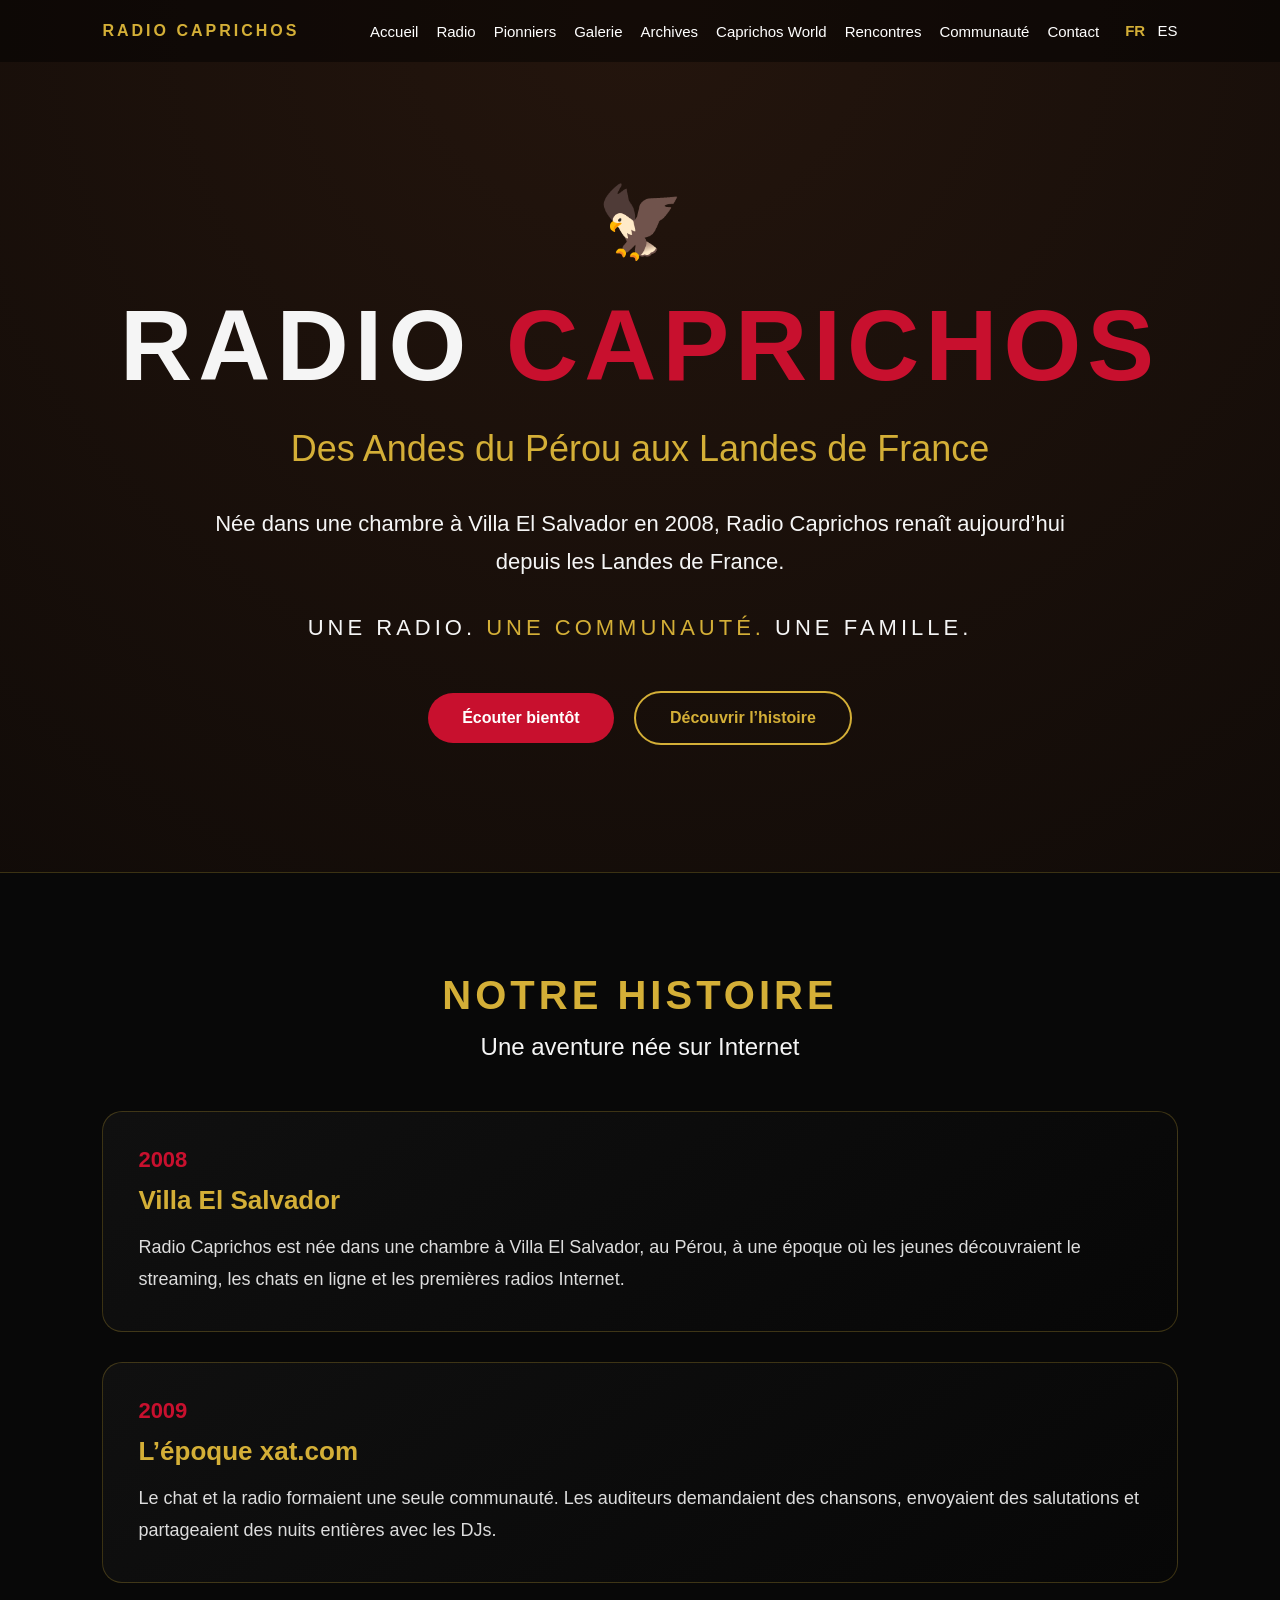
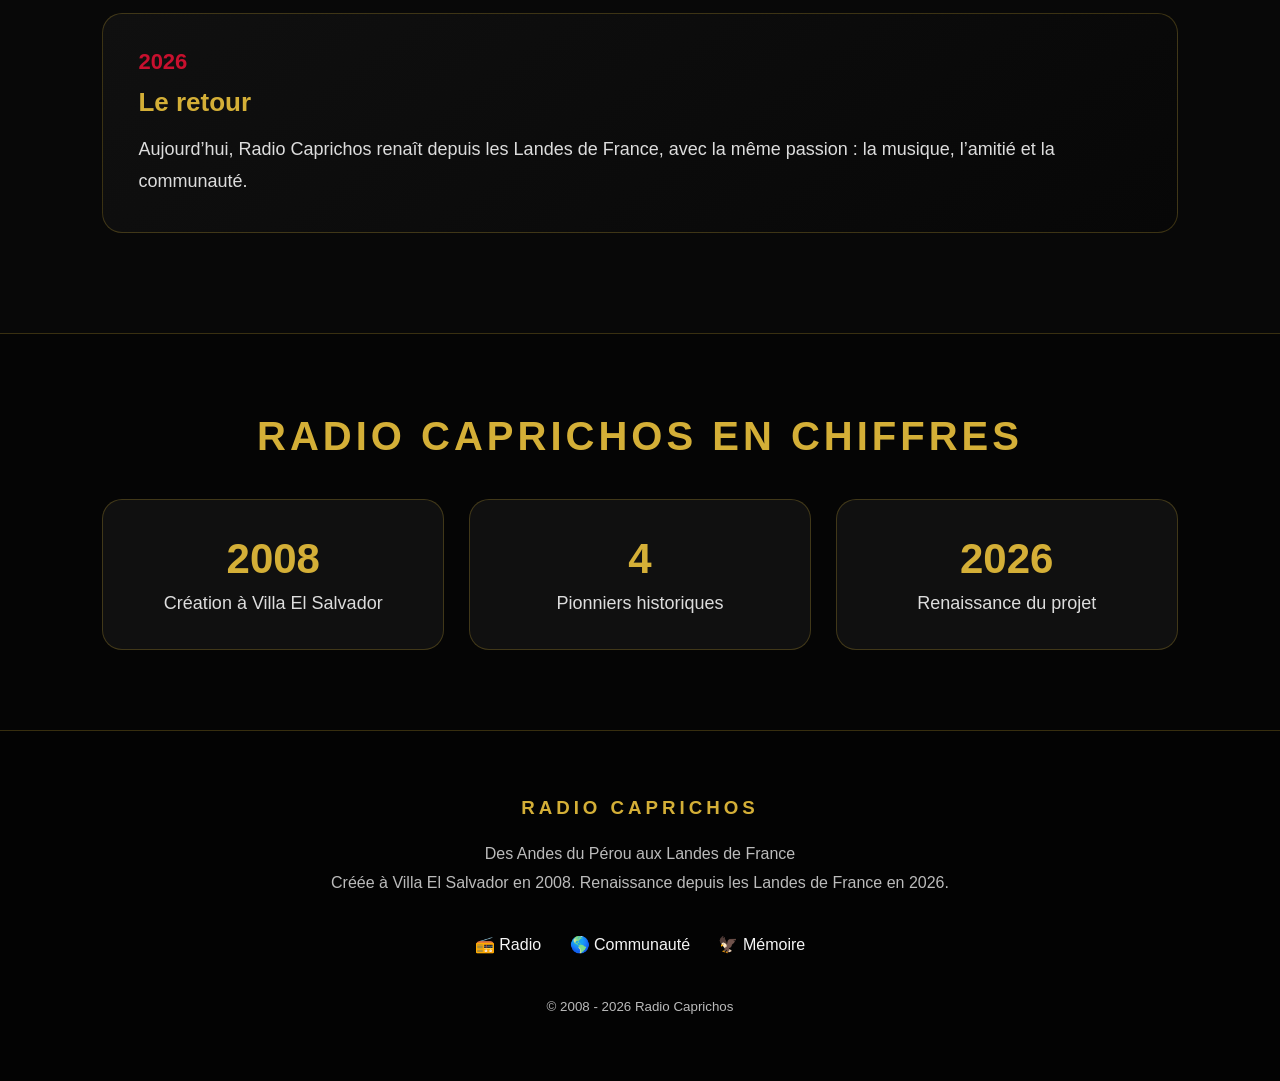
==== index.html @ 6ef647a1 "Update index.html" ====
<!DOCTYPE html>
<html lang="fr">
<head>
  <meta charset="UTF-8">
  <meta name="viewport" content="width=device-width, initial-scale=1.0">
  <title>Radio Caprichos</title>
  <link rel="stylesheet" href="style.css">
</head>

<body>

<header>
  <div class="brand">RADIO CAPRICHOS</div>

  <nav>
    <a href="index.html" data-i18n="navHome">Accueil</a>
    <a href="radio.html" data-i18n="navRadio">Radio</a>
    <a href="pionniers.html" data-i18n="navPioneers">Pionniers</a>
    <a href="galerie.html" data-i18n="navGallery">Galerie</a>
    <a href="archives.html" data-i18n="navArchives">Archives</a>
    <a href="caprichos-world.html">Caprichos World</a>
    <a href="rencontres.html" data-i18n="navMeetings">Rencontres</a>
    <a href="communaute.html" data-i18n="navCommunity">Communauté</a>
    <a href="contact.html" data-i18n="navContact">Contact</a>

    <span class="lang">
      <button onclick="setLang('fr')" id="btn-fr" class="active">FR</button>
      <button onclick="setLang('es')" id="btn-es">ES</button>
    </span>
  </nav>
</header>

<section class="hero">
  <div>
    <div class="condor">🦅</div>

    <h1>RADIO <span>CAPRICHOS</span></h1>

    <div class="slogan" data-i18n="slogan">
      Des Andes du Pérou aux Landes de France
    </div>

    <p class="text" data-i18n="intro">
      Née dans une chambre à Villa El Salvador en 2008,
      Radio Caprichos renaît aujourd’hui depuis les Landes de France.
    </p>

    <div class="identity" data-i18n-html="identity">
      UNE RADIO. <span>UNE COMMUNAUTÉ.</span> UNE FAMILLE.
    </div>

    <div class="buttons">
      <a href="radio.html" class="btn btn-primary" data-i18n="btnRadio">Écouter bientôt</a>
      <a href="pionniers.html" class="btn btn-secondary" data-i18n="btnHistory">Découvrir l’histoire</a>
    </div>
  </div>
</section>

<section class="dark-section">
  <h2 class="section-title" data-i18n="historyTitle">NOTRE HISTOIRE</h2>

  <div class="section-subtitle" data-i18n="historySubtitle">
    Une aventure née sur Internet
  </div>

  <div class="timeline">

    <div class="card">
      <div class="year">2008</div>
      <h3 data-i18n="card1Title">Villa El Salvador</h3>
      <p data-i18n="card1Text">
        Radio Caprichos est née dans une chambre à Villa El Salvador,
        au Pérou, à une époque où les jeunes découvraient le streaming,
        les chats en ligne et les premières radios Internet.
      </p>
    </div>

    <div class="card">
      <div class="year">2009</div>
      <h3 data-i18n="card2Title">L’époque xat.com</h3>
      <p data-i18n="card2Text">
        Le chat et la radio formaient une seule communauté.
        Les auditeurs demandaient des chansons, envoyaient des salutations
        et partageaient des nuits entières avec les DJs.
      </p>
    </div>

    <div class="card">
      <div class="year">2026</div>
      <h3 data-i18n="card3Title">Le retour</h3>
      <p data-i18n="card3Text">
        Aujourd’hui, Radio Caprichos renaît depuis les Landes de France,
        avec la même passion : la musique, l’amitié et la communauté.
      </p>
    </div>

  </div>
</section>

<section class="stats-section">
  <h2 class="section-title" data-i18n="statsTitle">RADIO CAPRICHOS EN CHIFFRES</h2>

  <div class="stats-grid">

    <div class="stat-card">
      <h3>2008</h3>
      <p data-i18n="stat1">Création à Villa El Salvador</p>
    </div>

    <div class="stat-card">
      <h3>4</h3>
      <p data-i18n="stat2">Pionniers historiques</p>
    </div>

    <div class="stat-card">
      <h3>2026</h3>
      <p data-i18n="stat3">Renaissance du projet</p>
    </div>

  </div>
</section>

<footer>
  <h3>RADIO CAPRICHOS</h3>

  <p data-i18n="footerSlogan">
    Des Andes du Pérou aux Landes de France
  </p>

  <p data-i18n="footerText">
    Créée à Villa El Salvador en 2008. Renaissance depuis les Landes de France en 2026.
  </p>

  <div class="footer-tags">
    <span>📻 Radio</span>
    <span>🌎 Communauté</span>
    <span>🦅 Mémoire</span>
  </div>

  <small>© 2008 - 2026 Radio Caprichos</small>
</footer>

<script>
const translations = {
  fr: {
    navHome: "Accueil",
    navRadio: "Radio",
    navPioneers: "Pionniers",
    navGallery: "Galerie",
    navArchives: "Archives",
    navMeetings: "Rencontres",
    navCommunity: "Communauté",
    navContact: "Contact",
    slogan: "Des Andes du Pérou aux Landes de France",
    intro: "Née dans une chambre à Villa El Salvador en 2008, Radio Caprichos renaît aujourd’hui depuis les Landes de France.",
    identity: "UNE RADIO. <span>UNE COMMUNAUTÉ.</span> UNE FAMILLE.",
    btnRadio: "Écouter bientôt",
    btnHistory: "Découvrir l’histoire",
    historyTitle: "NOTRE HISTOIRE",
    historySubtitle: "Une aventure née sur Internet",
    card1Title: "Villa El Salvador",
    card1Text: "Radio Caprichos est née dans une chambre à Villa El Salvador, au Pérou, à une époque où les jeunes découvraient le streaming, les chats en ligne et les premières radios Internet.",
    card2Title: "L’époque xat.com",
    card2Text: "Le chat et la radio formaient une seule communauté. Les auditeurs demandaient des chansons, envoyaient des salutations et partageaient des nuits entières avec les DJs.",
    card3Title: "Le retour",
    card3Text: "Aujourd’hui, Radio Caprichos renaît depuis les Landes de France, avec la même passion : la musique, l’amitié et la communauté.",
    statsTitle: "RADIO CAPRICHOS EN CHIFFRES",
    stat1: "Création à Villa El Salvador",
    stat2: "Pionniers historiques",
    stat3: "Renaissance du projet",
    footerSlogan: "Des Andes du Pérou aux Landes de France",
    footerText: "Créée à Villa El Salvador en 2008. Renaissance depuis les Landes de France en 2026."
  },

  es: {
    navHome: "Inicio",
    navRadio: "Radio",
    navPioneers: "Pioneros",
    navGallery: "Galería",
    navArchives: "Archivos",
    navMeetings: "Encuentros",
    navCommunity: "Comunidad",
    navContact: "Contacto",
    slogan: "De los Andes del Perú a las Landes de Francia",
    intro: "Nacida en una habitación de Villa El Salvador en 2008, Radio Caprichos renace hoy desde las Landes de Francia.",
    identity: "UNA RADIO. <span>UNA COMUNIDAD.</span> UNA FAMILIA.",
    btnRadio: "Escuchar pronto",
    btnHistory: "Descubrir la historia",
    historyTitle: "NUESTRA HISTORIA",
    historySubtitle: "Una aventura nacida en Internet",
    card1Title: "Villa El Salvador",
    card1Text: "Radio Caprichos nació en una habitación de Villa El Salvador, Perú, en una época donde muchos jóvenes descubrían el streaming, los chats y las primeras radios por Internet.",
    card2Title: "La época xat.com",
    card2Text: "El chat y la radio formaban una sola comunidad. Los oyentes pedían canciones, enviaban saludos y compartían noches enteras con los DJs.",
    card3Title: "El regreso",
    card3Text: "Hoy Radio Caprichos renace desde las Landes de Francia con la misma pasión: la música, la amistad y la comunidad.",
    statsTitle: "RADIO CAPRICHOS EN CIFRAS",
    stat1: "Creación en Villa El Salvador",
    stat2: "Pioneros históricos",
    stat3: "Renacimiento del proyecto",
    footerSlogan: "De los Andes del Perú a las Landes de Francia",
    footerText: "Creada en Villa El Salvador en 2008. Renacimiento desde las Landes de Francia en 2026."
  }
};

function setLang(lang) {
  document.documentElement.lang = lang;

  document.querySelectorAll("[data-i18n]").forEach(el => {
    const key = el.getAttribute("data-i18n");
    el.textContent = translations[lang][key];
  });

  document.querySelectorAll("[data-i18n-html]").forEach(el => {
    const key = el.getAttribute("data-i18n-html");
    el.innerHTML = translations[lang][key];
  });

  document.getElementById("btn-fr").classList.toggle("active", lang === "fr");
  document.getElementById("btn-es").classList.toggle("active", lang === "es");
}
</script>

</body>
</html>
---- style.css ----
* {
  margin: 0;
  padding: 0;
  box-sizing: border-box;
}

body {
  background: radial-gradient(circle at top, #24150d, #050505 65%);
  color: #f5f5f5;
  font-family: Arial, Helvetica, sans-serif;
  text-align: center;
}

header {
  display: flex;
  justify-content: space-between;
  align-items: center;
  padding: 22px 8%;
  background: rgba(0, 0, 0, 0.45);
  position: sticky;
  top: 0;
  z-index: 100;
}

.brand {
  color: #d4af37;
  font-weight: bold;
  letter-spacing: 3px;
}

nav {
  display: flex;
  align-items: center;
  gap: 18px;
}

nav a {
  color: white;
  text-decoration: none;
  font-size: 15px;
}

nav a:hover {
  color: #d4af37;
}

.lang button {
  background: none;
  border: none;
  color: white;
  cursor: pointer;
  font-size: 15px;
  margin-left: 8px;
}

.lang button.active {
  color: #d4af37;
  font-weight: bold;
}

.hero {
  min-height: 90vh;
  display: flex;
  justify-content: center;
  align-items: center;
  padding: 60px 8%;
}

.condor {
  font-size: 70px;
  margin-bottom: 25px;
}

h1 {
  font-size: clamp(52px, 8vw, 100px);
  letter-spacing: 6px;
  margin-bottom: 25px;
}

h1 span {
  color: #c8102e;
}

.slogan {
  color: #d4af37;
  font-size: clamp(24px, 3vw, 36px);
  margin-bottom: 35px;
}

.text {
  max-width: 850px;
  margin: 20px auto;
  font-size: 22px;
  line-height: 1.7;
}

.identity {
  margin-top: 35px;
  font-size: 22px;
  letter-spacing: 4px;
}

.identity span {
  color: #d4af37;
}

.buttons {
  margin-top: 42px;
}

.btn {
  display: inline-block;
  padding: 16px 34px;
  border-radius: 40px;
  text-decoration: none;
  font-weight: bold;
  margin: 8px;
}

.btn-primary {
  background: #c8102e;
  color: white;
}

.btn-secondary {
  border: 2px solid #d4af37;
  color: #d4af37;
}

.dark-section {
  padding: 100px 8%;
  background: #080808;
  border-top: 1px solid rgba(212, 175, 55, 0.25);
}

.section-title {
  color: #d4af37;
  font-size: 40px;
  letter-spacing: 4px;
  margin-bottom: 15px;
}

.section-subtitle {
  font-size: 24px;
  margin-bottom: 50px;
}

.timeline {
  max-width: 1100px;
  margin: auto;
  display: grid;
  gap: 30px;
}

.card {
  background: linear-gradient(145deg, #101010, #070707);
  border: 1px solid rgba(212, 175, 55, 0.25);
  border-radius: 20px;
  padding: 35px;
  text-align: left;
}

.year {
  color: #c8102e;
  font-weight: bold;
  font-size: 22px;
  margin-bottom: 12px;
}

.card h3 {
  color: #d4af37;
  font-size: 26px;
  margin-bottom: 15px;
}

.card p {
  font-size: 18px;
  line-height: 1.8;
  color: #ddd;
}

.stats-section {
  padding: 80px 8%;
  background: #050505;
  border-top: 1px solid rgba(212, 175, 55, 0.25);
}

.stats-grid {
  max-width: 1100px;
  margin: 40px auto 0;
  display: grid;
  grid-template-columns: repeat(auto-fit, minmax(250px, 1fr));
  gap: 25px;
}

.stat-card {
  background: #101010;
  border: 1px solid rgba(212, 175, 55, 0.25);
  border-radius: 20px;
  padding: 35px;
}

.stat-card h3 {
  color: #d4af37;
  font-size: 42px;
  margin-bottom: 10px;
}

.stat-card p {
  color: #ddd;
  font-size: 18px;
}

footer {
  padding: 60px 8%;
  color: #bbb;
  background: #030303;
  border-top: 1px solid rgba(212, 175, 55, 0.25);
  line-height: 1.8;
}

footer h3 {
  color: #d4af37;
  letter-spacing: 4px;
  margin-bottom: 15px;
}

.footer-tags {
  margin: 25px 0;
}

.footer-tags span {
  display: inline-block;
  margin: 8px 12px;
  color: #f5f5f5;
}

.footer-links {
  margin: 25px 0;
}

.footer-links a {
  color: #ccc;
  margin: 0 12px;
  text-decoration: none;
}

.footer-links a:hover {
  color: #d4af37;
}

@media (max-width: 900px) {
  header {
    flex-direction: column;
    gap: 18px;
  }

  nav {
    flex-wrap: wrap;
    justify-content: center;
  }

  h1 {
    font-size: 48px;
  }

  .text {
    font-size: 18px;
  }

  .identity {
    font-size: 16px;
    letter-spacing: 2px;
  }
}
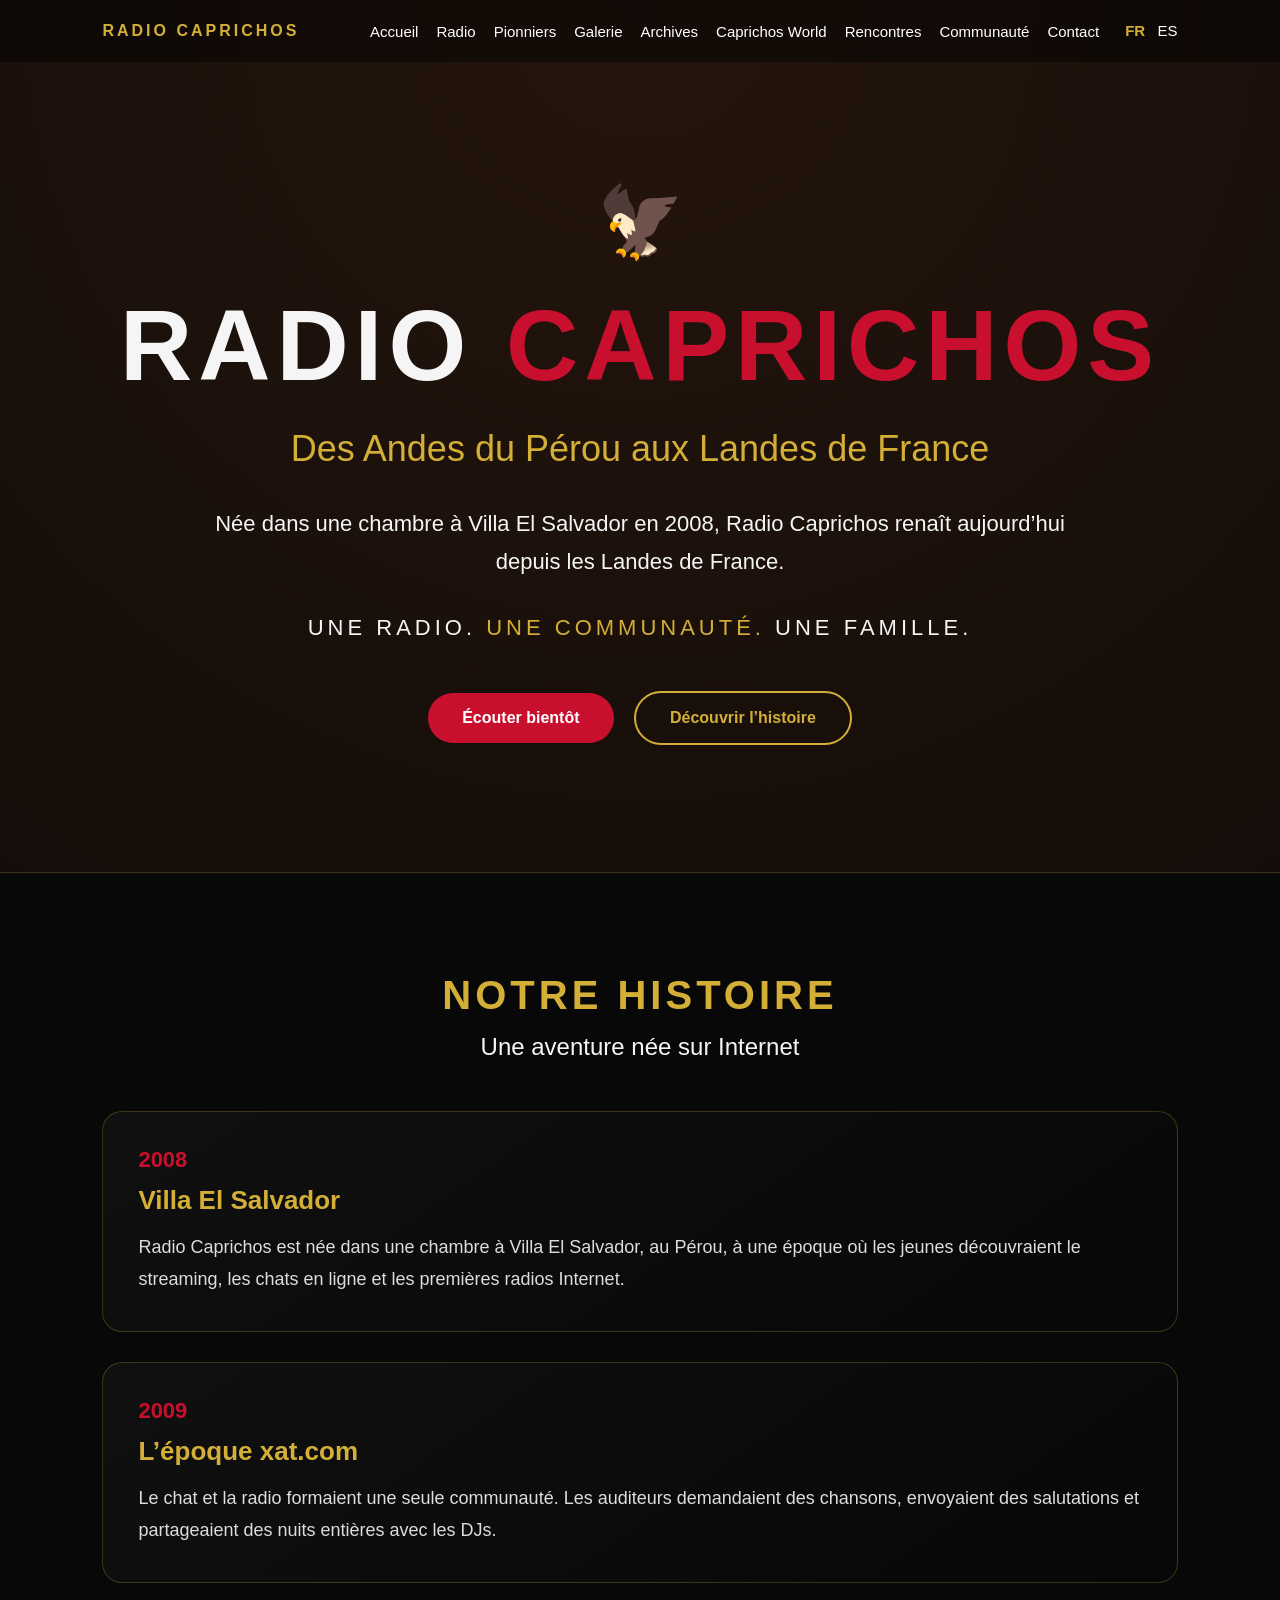
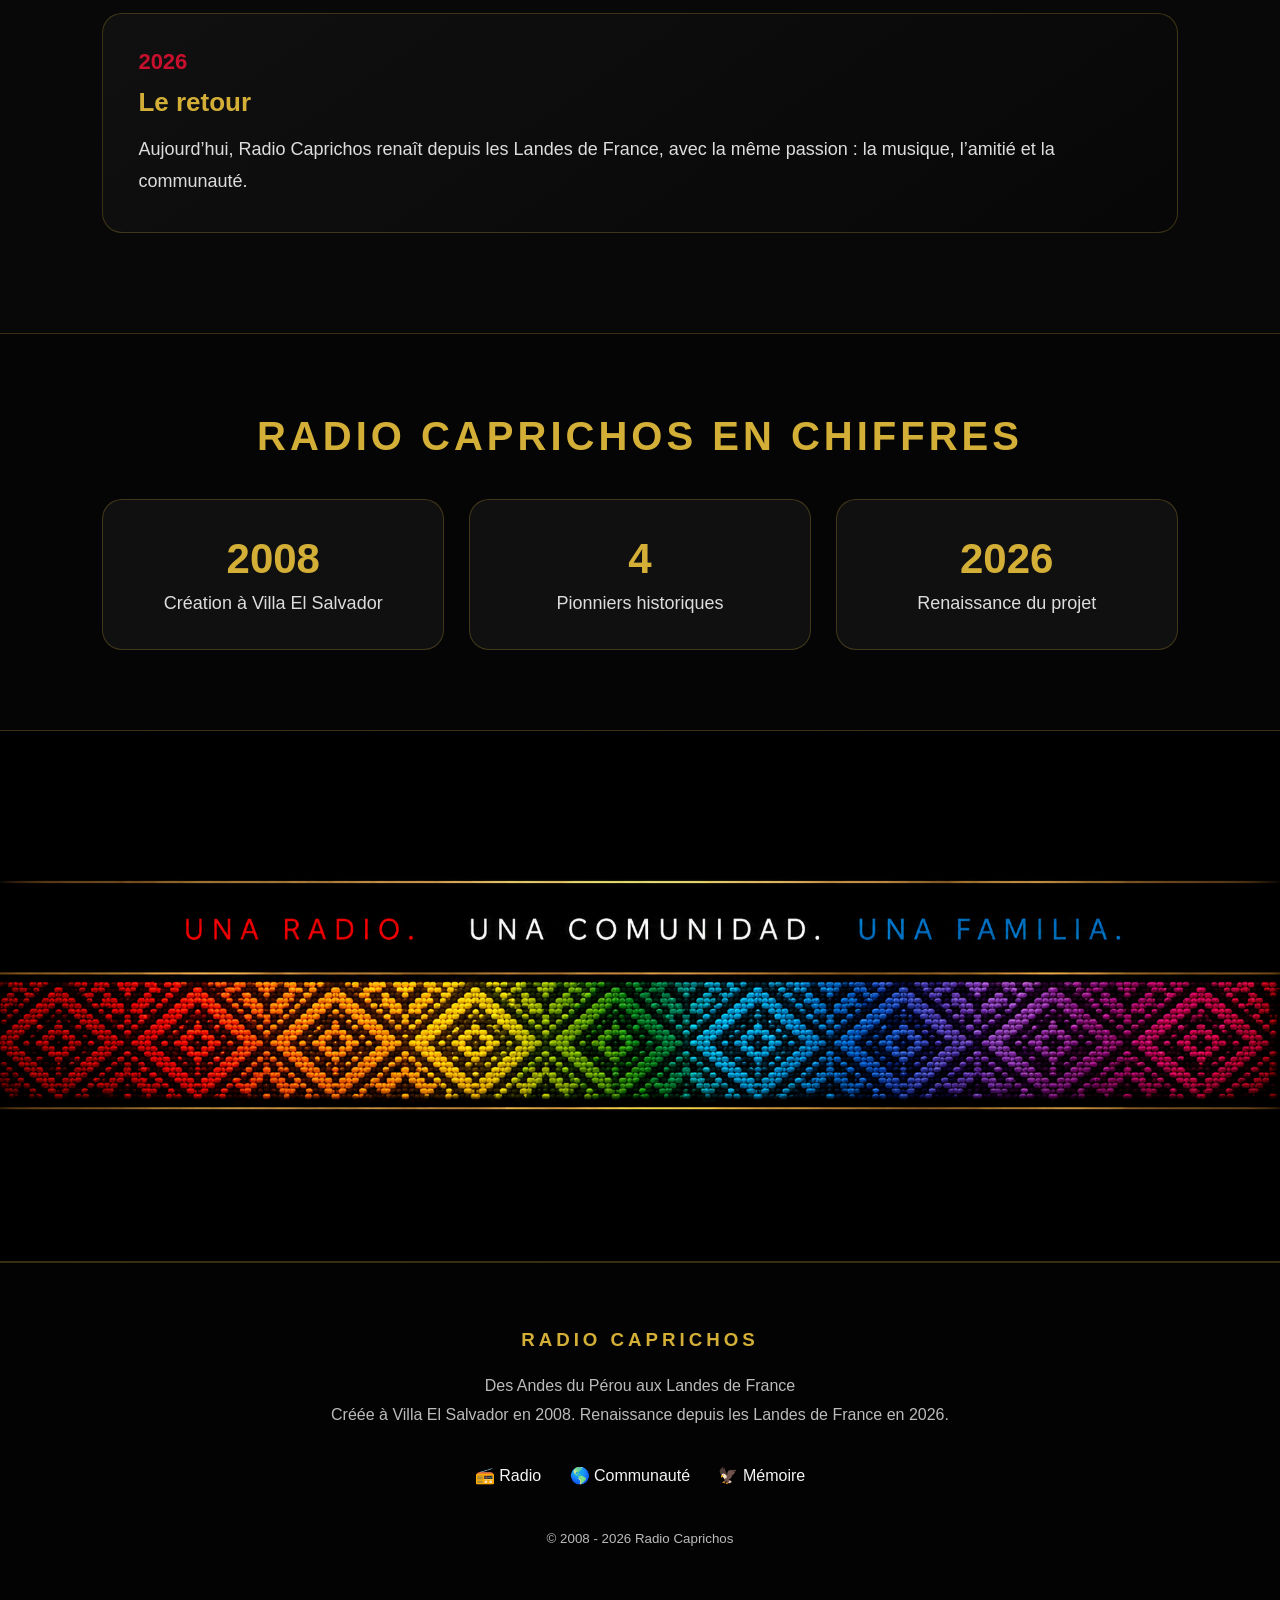
==== commit da27592d: "Update index.html" ====
--- a/index.html
+++ b/index.html
@@ -119,7 +119,9 @@
 
   </div>
 </section>
-
+<div class="banda-caprichos">
+  <img src="assets/images/banda-caprichos.png" alt="Banda Caprichos">
+</div>
 <footer>
   <h3>RADIO CAPRICHOS</h3>
 
--- a/style.css
+++ b/style.css
@@ -273,3 +273,21 @@
     letter-spacing: 2px;
   }
 }
+
+/* ===================================== */
+/* BANDA CAPRICHOS */
+/* ===================================== */
+
+.banda-caprichos{
+  width:100%;
+  display:block;
+  margin:0;
+  padding:0;
+  border-top:1px solid rgba(212,175,55,.25);
+  border-bottom:1px solid rgba(212,175,55,.25);
+}
+
+.banda-caprichos img{
+  width:100%;
+  display:block;
+}
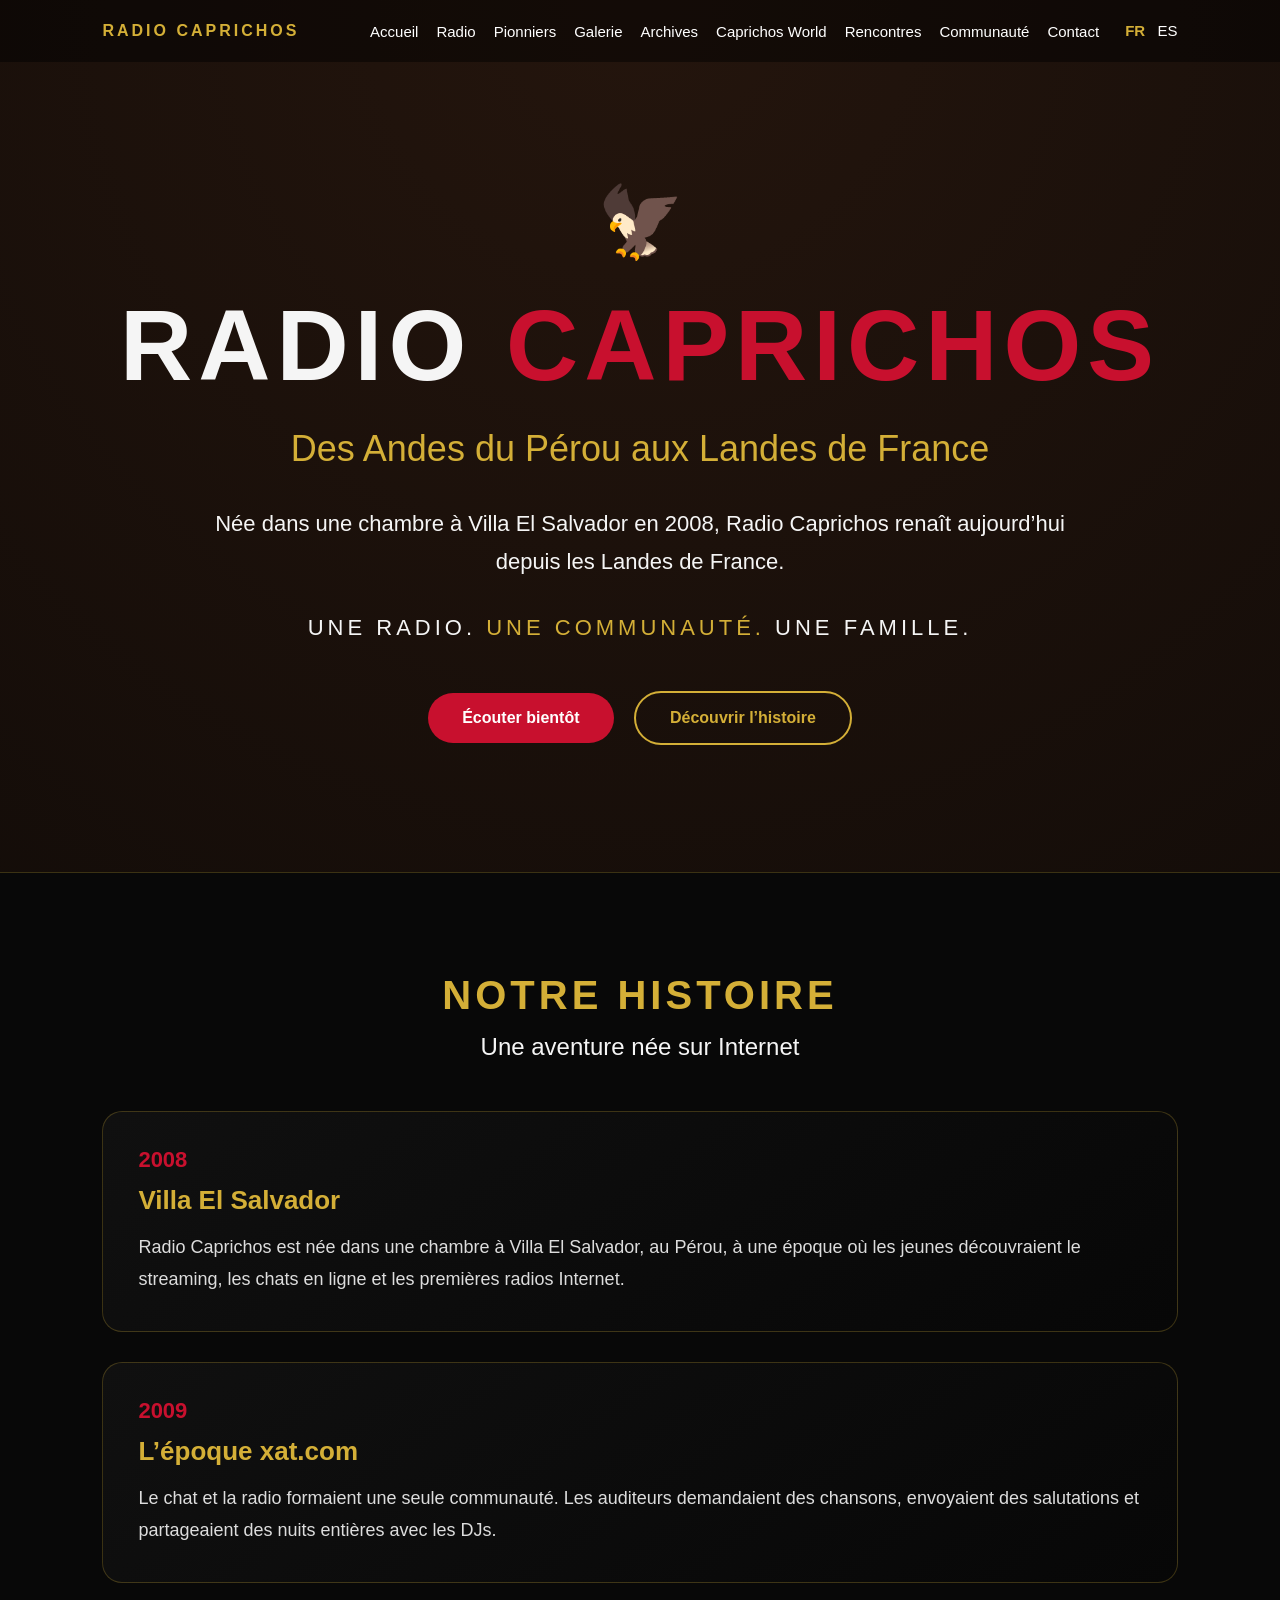
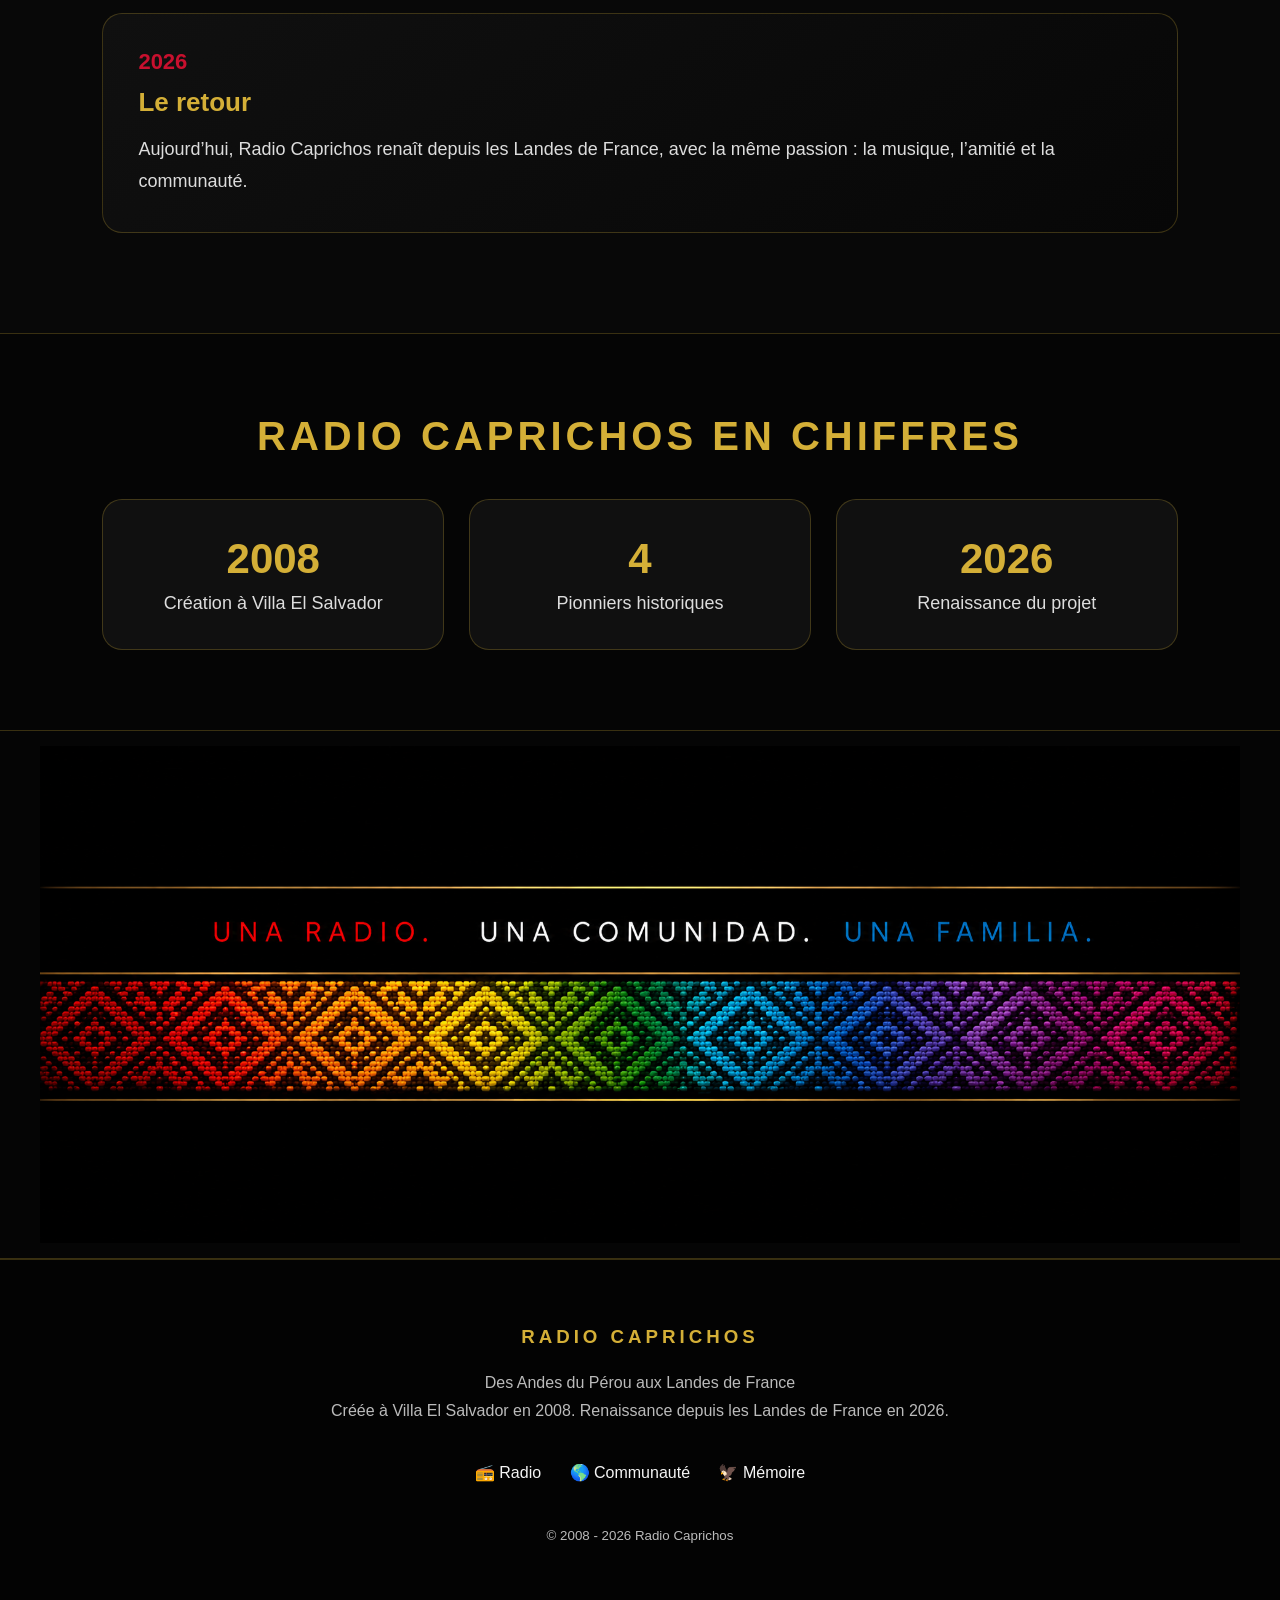
==== commit ebac12b3: "Update index.html" ====
--- a/index.html
+++ b/index.html
@@ -120,7 +120,7 @@
   </div>
 </section>
 <div class="banda-caprichos">
-  <img src="assets/images/banda-caprichos.png" alt="Banda Caprichos">
+    <img src="assets/images/banda-caprichos.png" alt="Banda Caprichos">
 </div>
 <footer>
   <h3>RADIO CAPRICHOS</h3>
--- a/style.css
+++ b/style.css
@@ -273,21 +273,38 @@
     letter-spacing: 2px;
   }
 }
-
 /* ===================================== */
 /* BANDA CAPRICHOS */
 /* ===================================== */
 
 .banda-caprichos{
-  width:100%;
-  display:block;
-  margin:0;
-  padding:0;
-  border-top:1px solid rgba(212,175,55,.25);
-  border-bottom:1px solid rgba(212,175,55,.25);
+    width:100%;
+    background:#050505;
+    border-top:1px solid rgba(212,175,55,.25);
+    border-bottom:1px solid rgba(212,175,55,.25);
+    padding:15px 0;
+    margin:0;
 }
 
 .banda-caprichos img{
-  width:100%;
-  display:block;
-}
+    display:block;
+    width:100%;
+    max-width:1200px;
+    height:auto;
+    margin:0 auto;
+}
+
+/* VERSION MOBILE */
+
+@media (max-width:768px){
+
+    .banda-caprichos{
+        padding:10px 0;
+    }
+
+    .banda-caprichos img{
+        width:95%;
+        max-width:95%;
+    }
+
+}
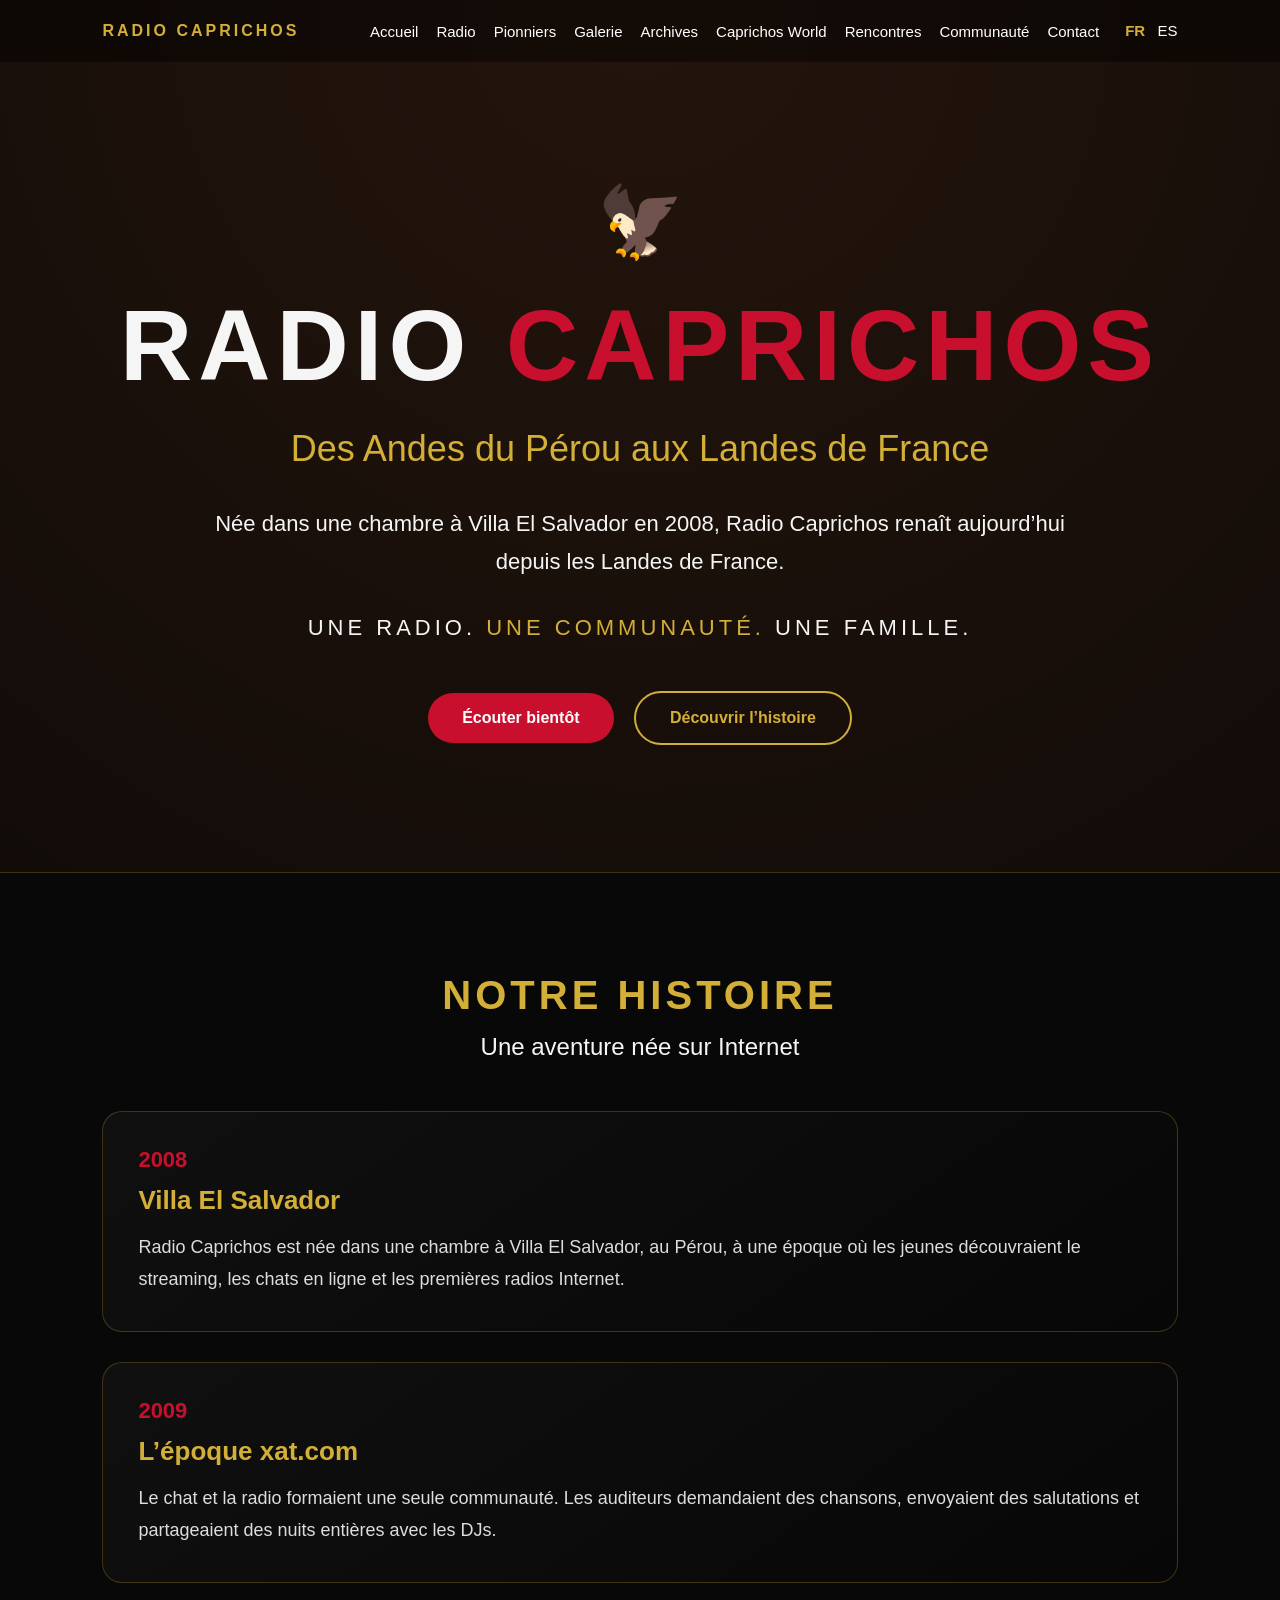
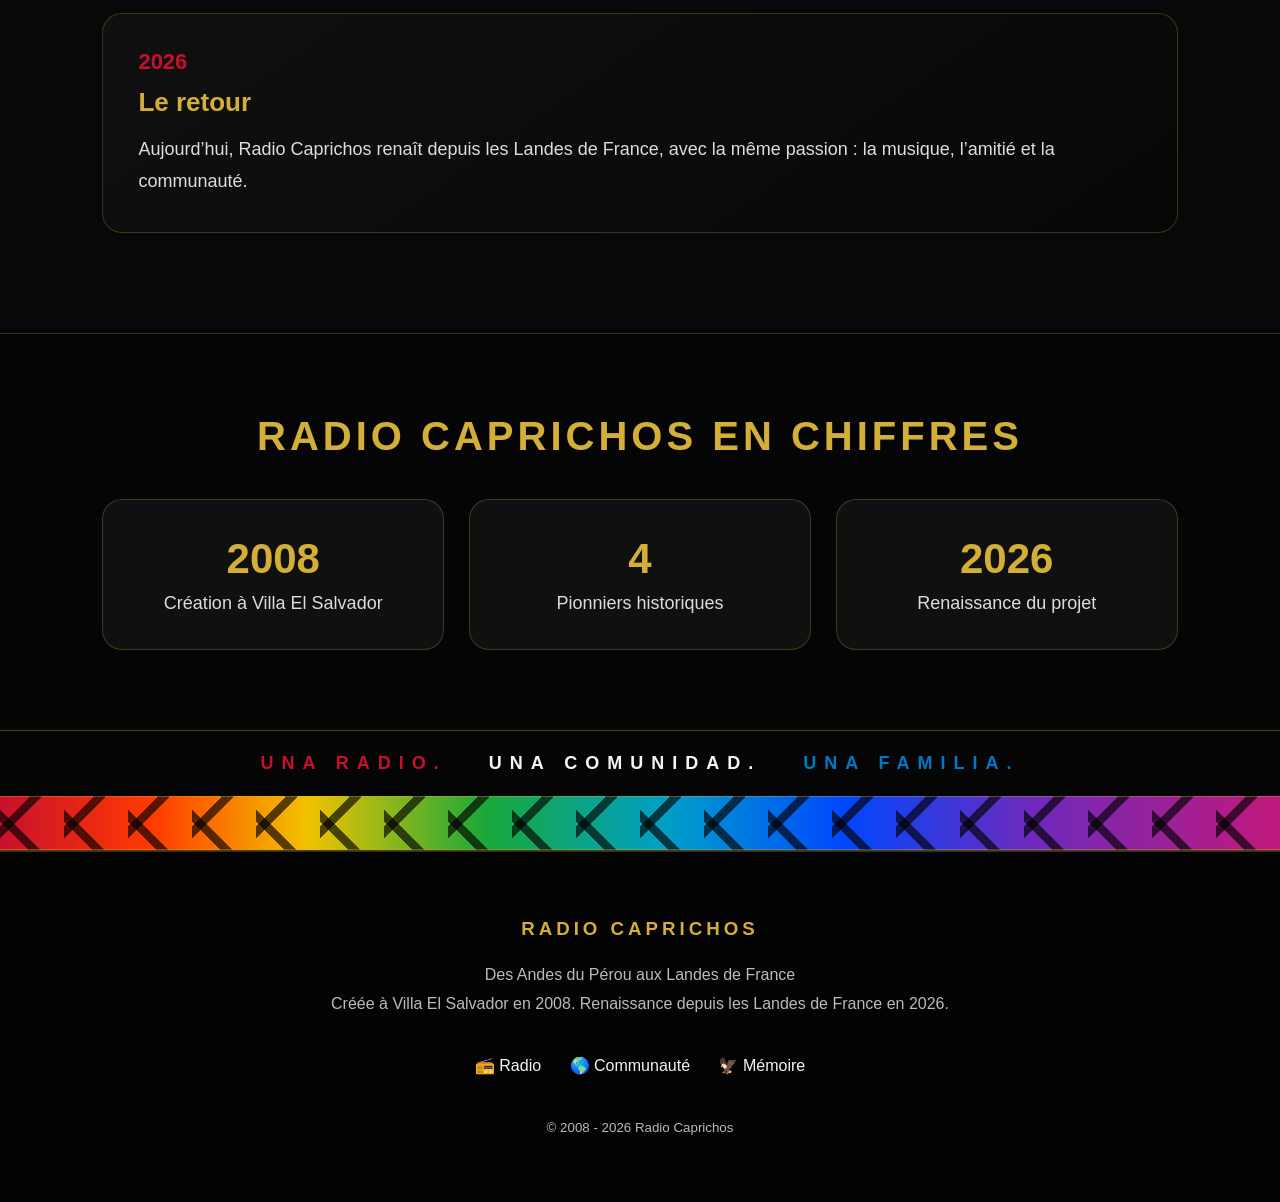
==== commit 4e20e43b: "Update index.html" ====
--- a/index.html
+++ b/index.html
@@ -120,7 +120,13 @@
   </div>
 </section>
 <div class="banda-caprichos">
-    <img src="assets/images/banda-caprichos.png" alt="Banda Caprichos">
+  <div class="banda-texto">
+    <span class="rojo">UNA RADIO.</span>
+    <span>UNA COMUNIDAD.</span>
+    <span class="azul">UNA FAMILIA.</span>
+  </div>
+
+  <div class="banda-decoracion"></div>
 </div>
 <footer>
   <h3>RADIO CAPRICHOS</h3>
--- a/style.css
+++ b/style.css
@@ -274,37 +274,76 @@
   }
 }
 /* ===================================== */
-/* BANDA CAPRICHOS */
+/* BANDA CAPRICHOS - CSS VERSION */
 /* ===================================== */
 
 .banda-caprichos{
-    width:100%;
-    background:#050505;
-    border-top:1px solid rgba(212,175,55,.25);
-    border-bottom:1px solid rgba(212,175,55,.25);
-    padding:15px 0;
-    margin:0;
-}
-
-.banda-caprichos img{
-    display:block;
-    width:100%;
-    max-width:1200px;
-    height:auto;
-    margin:0 auto;
-}
-
-/* VERSION MOBILE */
-
-@media (max-width:768px){
-
-    .banda-caprichos{
-        padding:10px 0;
-    }
-
-    .banda-caprichos img{
-        width:95%;
-        max-width:95%;
-    }
-
-}
+  width:100%;
+  background:#050505;
+  border-top:1px solid rgba(212,175,55,.35);
+  border-bottom:1px solid rgba(212,175,55,.35);
+  padding:22px 0 0;
+  margin:0;
+  overflow:hidden;
+}
+
+.banda-texto{
+  display:flex;
+  justify-content:center;
+  align-items:center;
+  gap:42px;
+  padding:0 20px 22px;
+  color:#f5f5f5;
+  font-weight:bold;
+  letter-spacing:8px;
+  font-size:18px;
+}
+
+.banda-texto .rojo{
+  color:#c8102e;
+}
+
+.banda-texto .azul{
+  color:#0077c8;
+}
+
+.banda-decoracion{
+  height:54px;
+  width:100%;
+  border-top:1px solid rgba(212,175,55,.35);
+  border-bottom:1px solid rgba(212,175,55,.35);
+
+  background:
+    linear-gradient(135deg, transparent 25%, rgba(0,0,0,.65) 25%, rgba(0,0,0,.65) 35%, transparent 35%) 0 0 / 64px 54px,
+    linear-gradient(45deg, transparent 25%, rgba(0,0,0,.65) 25%, rgba(0,0,0,.65) 35%, transparent 35%) 0 0 / 64px 54px,
+    repeating-linear-gradient(
+      90deg,
+      #c8102e 0%,
+      #ff3b00 12%,
+      #f2c300 24%,
+      #1aa83a 38%,
+      #00a0c8 52%,
+      #0047ff 66%,
+      #6b2bbf 80%,
+      #c2187a 100%
+    );
+}
+
+/* MOBILE */
+
+@media(max-width:768px){
+
+  .banda-texto{
+    flex-direction:column;
+    gap:10px;
+    letter-spacing:5px;
+    font-size:14px;
+    padding-bottom:16px;
+  }
+
+  .banda-decoracion{
+    height:38px;
+    background-size:48px 38px, 48px 38px, auto;
+  }
+
+}
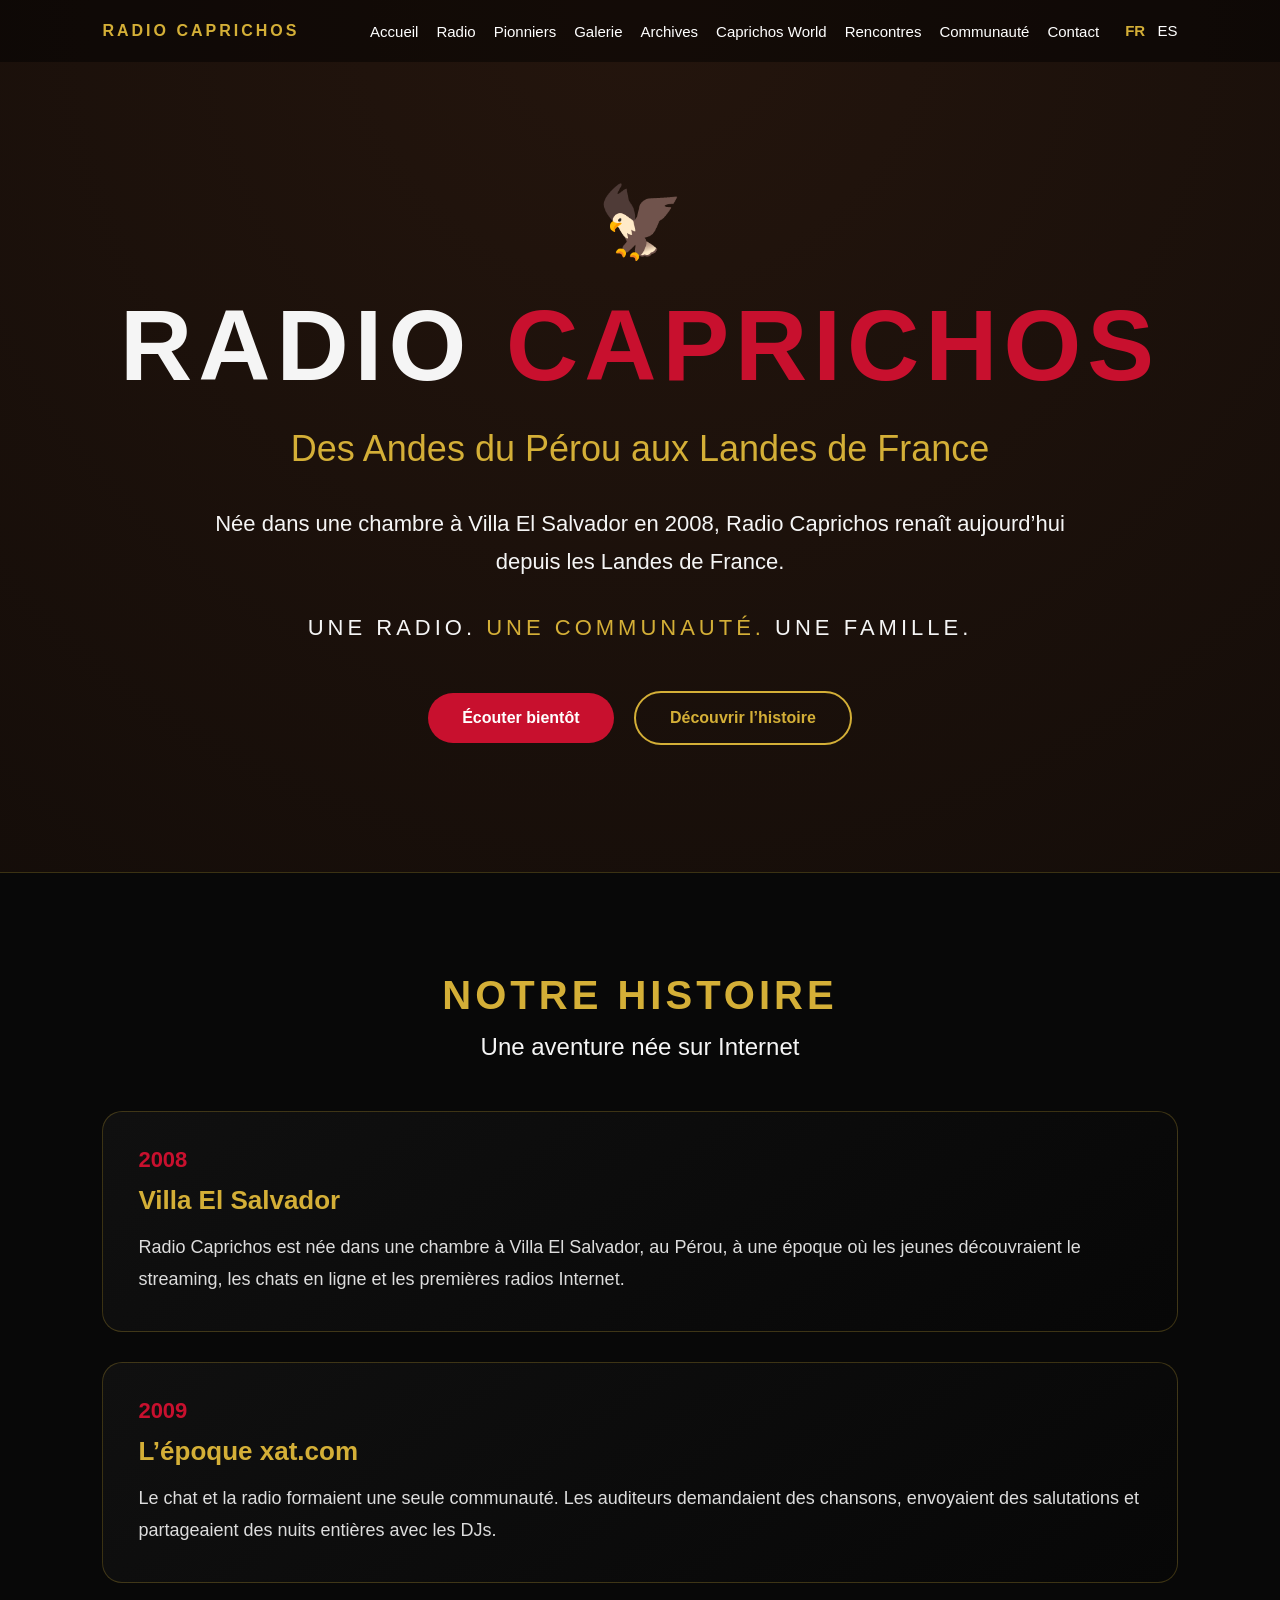
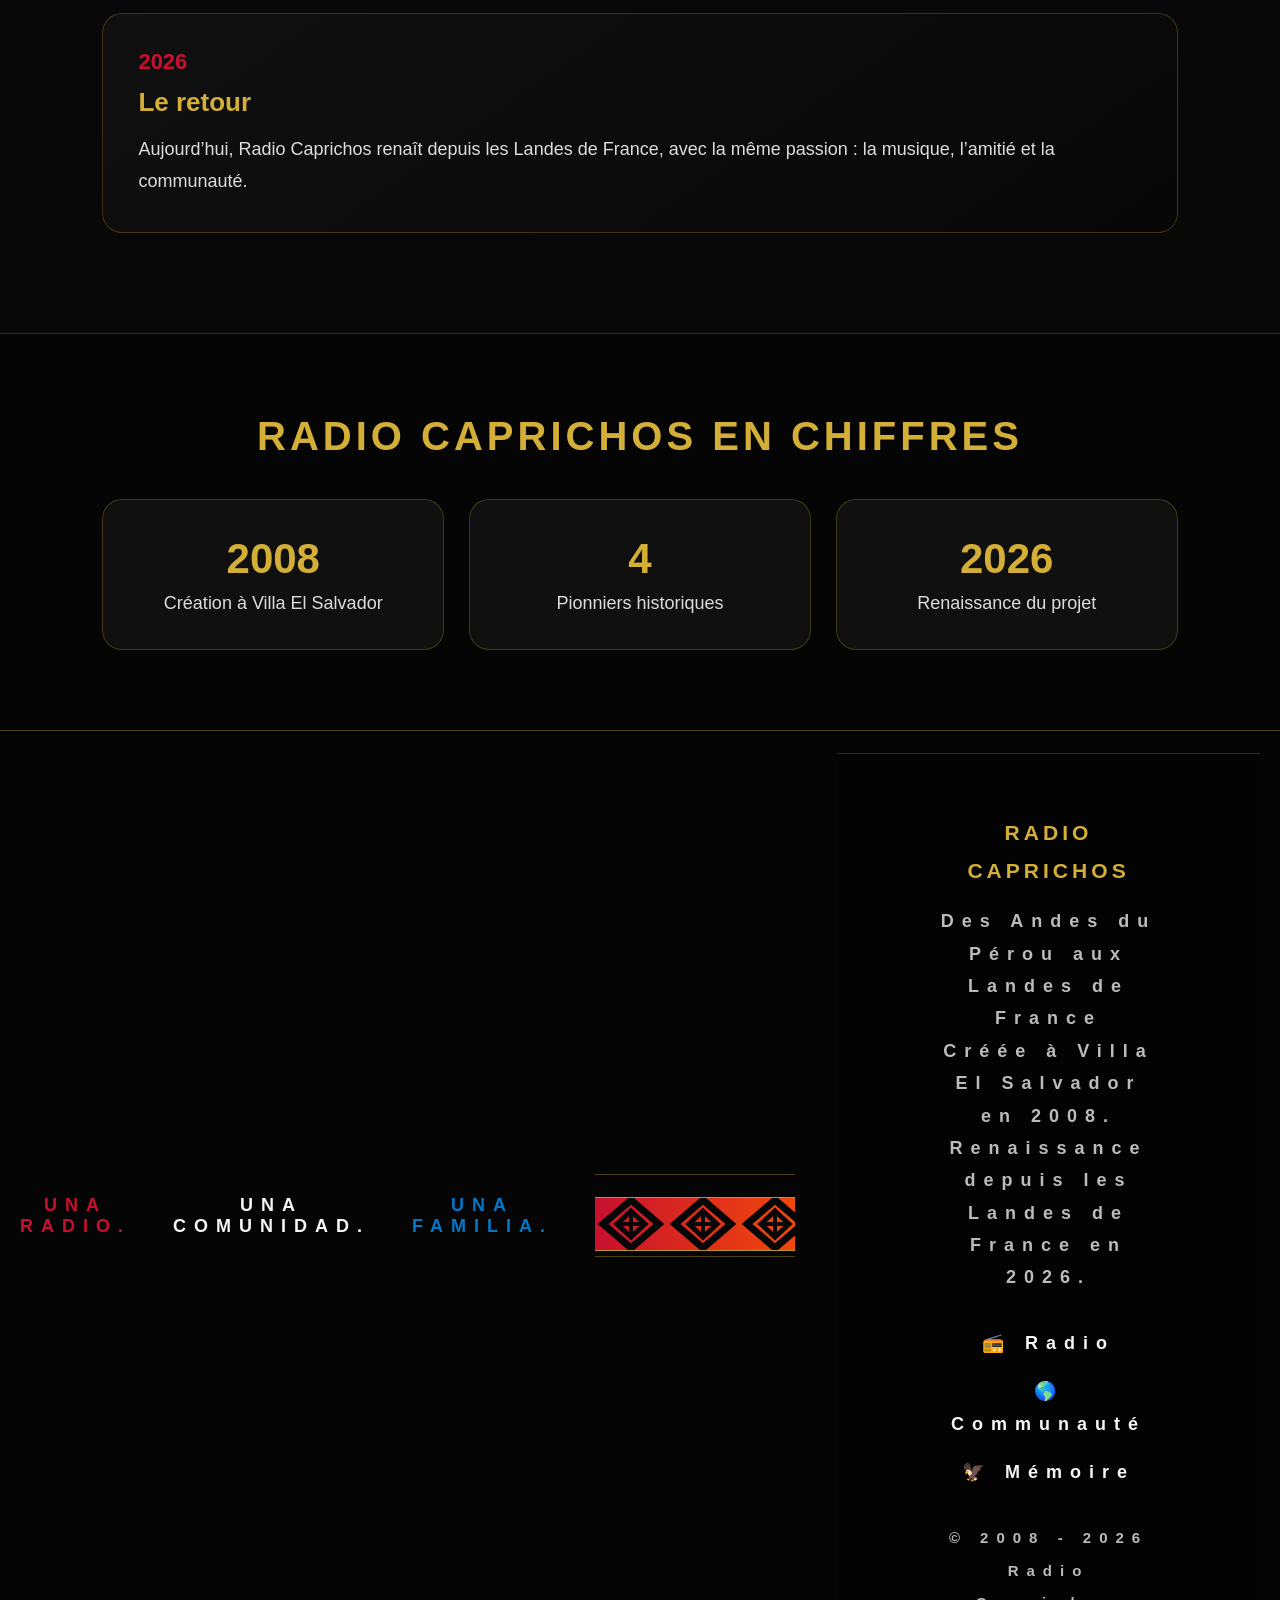
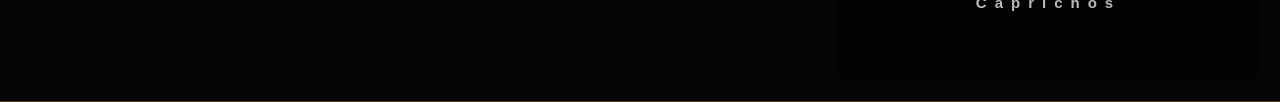
==== commit 9a3f4451: "Update index.html" ====
--- a/index.html
+++ b/index.html
@@ -124,10 +124,10 @@
     <span class="rojo">UNA RADIO.</span>
     <span>UNA COMUNIDAD.</span>
     <span class="azul">UNA FAMILIA.</span>
-  </div>
-
-  <div class="banda-decoracion"></div>
+<div class="banda-caprichos">
+    <img src="assets/images/banda-caprichos.svg" alt="Banda Caprichos">
 </div>
+
 <footer>
   <h3>RADIO CAPRICHOS</h3>
 
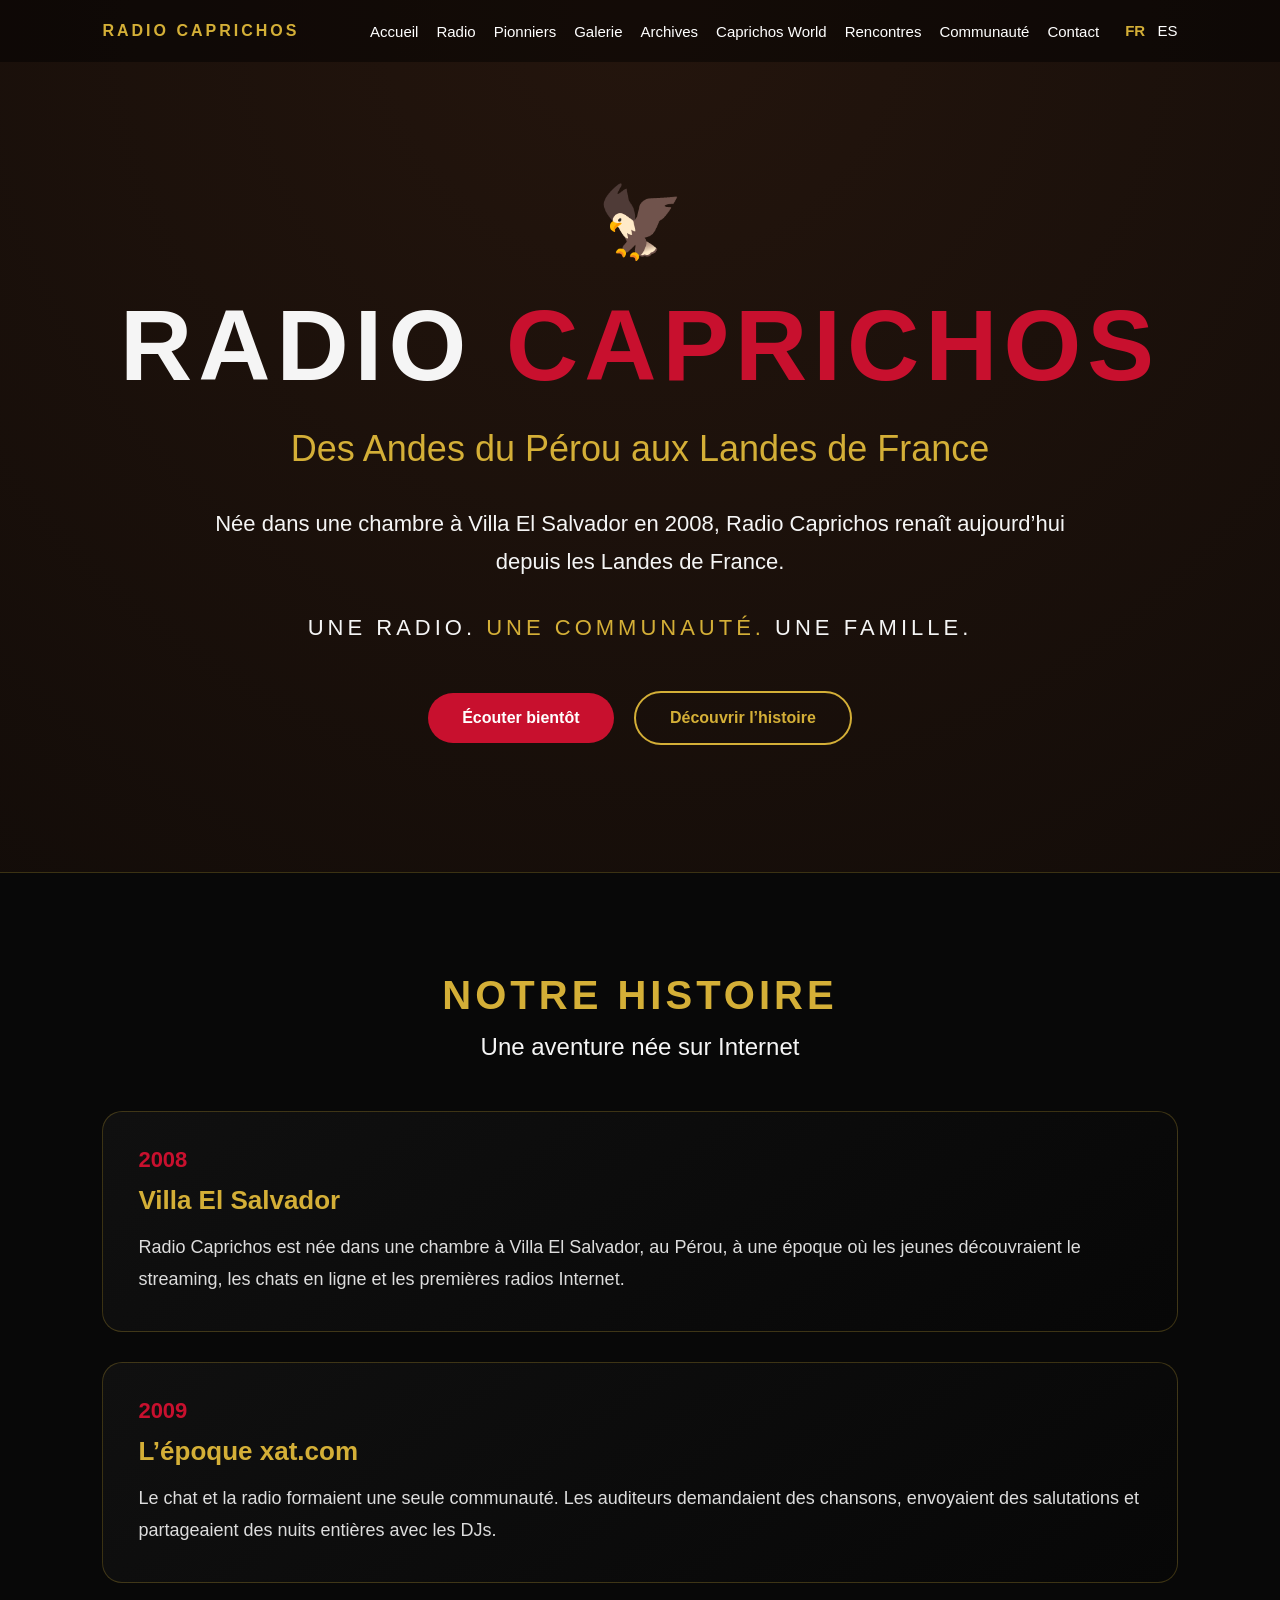
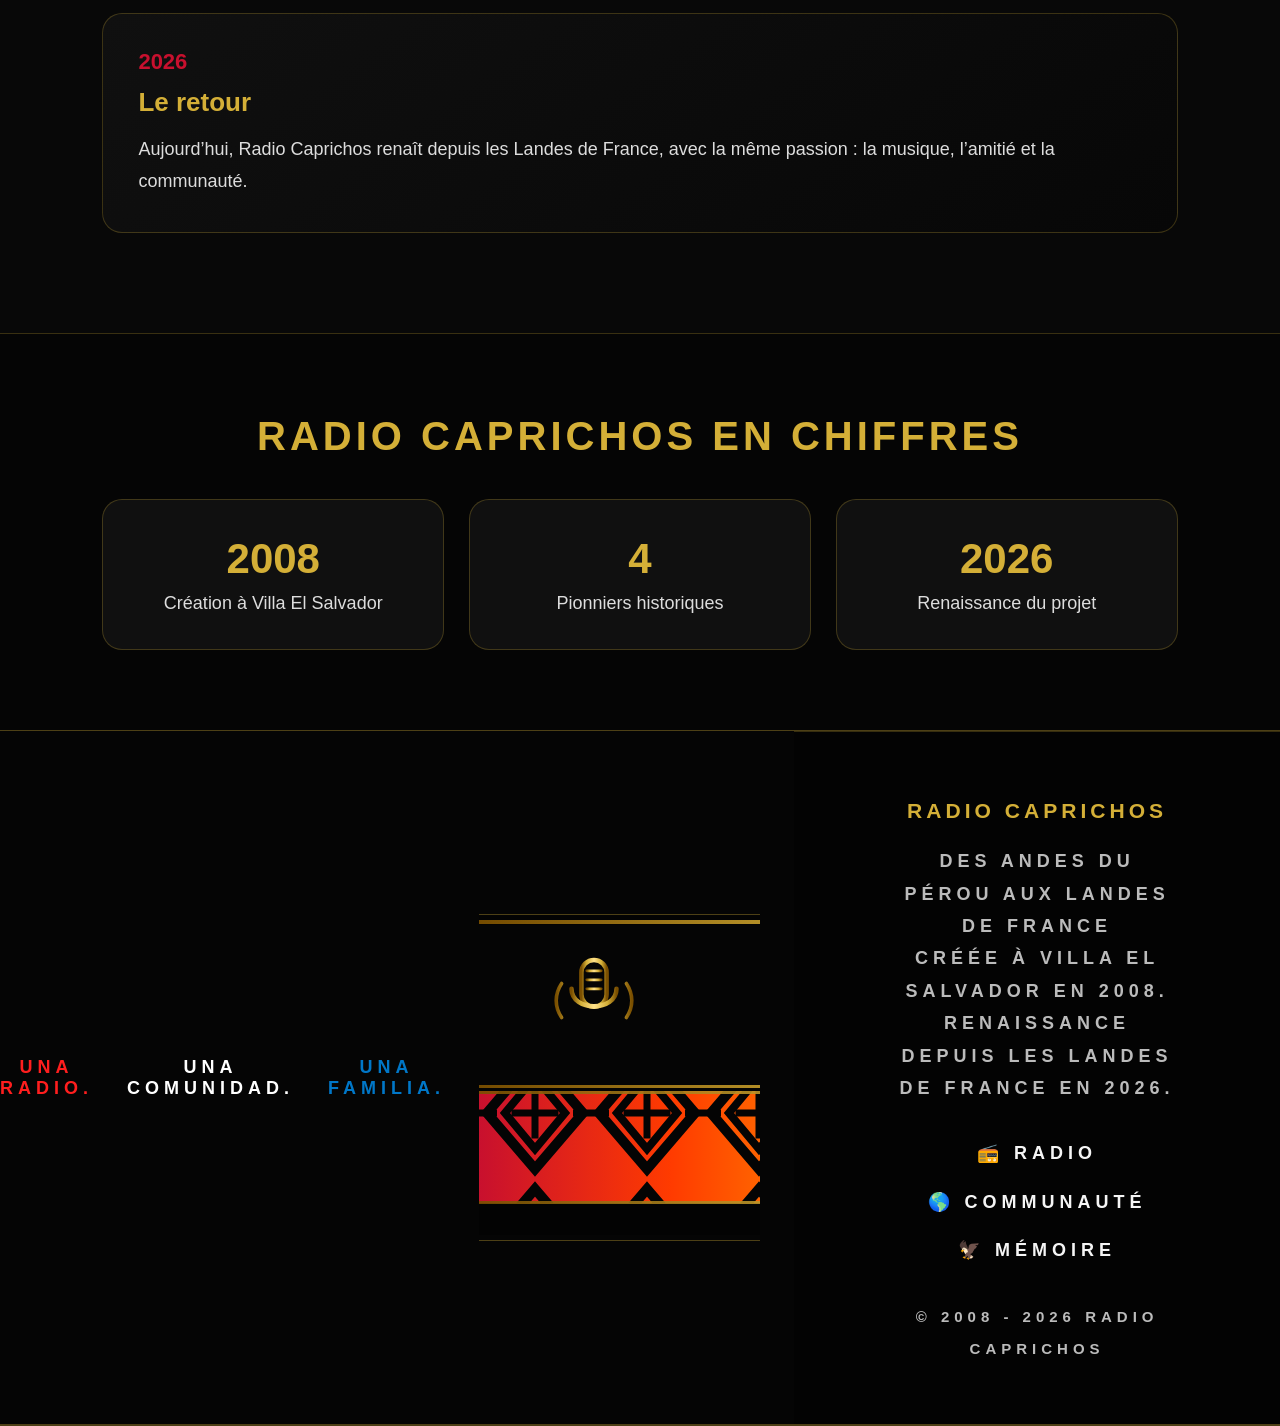
==== commit f7f5f045: "Update index.html" ====
--- a/index.html
+++ b/index.html
@@ -125,7 +125,7 @@
     <span>UNA COMUNIDAD.</span>
     <span class="azul">UNA FAMILIA.</span>
 <div class="banda-caprichos">
-    <img src="assets/images/banda-caprichos.svg" alt="Banda Caprichos">
+  <img src="assets/images/banda-caprichos.svg" alt="Banda Caprichos">
 </div>
 
 <footer>
--- a/style.css
+++ b/style.css
@@ -273,8 +273,9 @@
     letter-spacing: 2px;
   }
 }
+
 /* ===================================== */
-/* BANDA CAPRICHOS - CSS VERSION */
+/* BANDA CAPRICHOS - VERSION FINAL */
 /* ===================================== */
 
 .banda-caprichos{
@@ -282,25 +283,29 @@
   background:#050505;
   border-top:1px solid rgba(212,175,55,.35);
   border-bottom:1px solid rgba(212,175,55,.35);
-  padding:22px 0 0;
   margin:0;
+  padding:0;
   overflow:hidden;
 }
 
 .banda-texto{
+  width:100%;
+  min-height:48px;
   display:flex;
   justify-content:center;
   align-items:center;
-  gap:42px;
-  padding:0 20px 22px;
-  color:#f5f5f5;
+  gap:34px;
+  background:#050505;
+  color:#ffffff;
   font-weight:bold;
-  letter-spacing:8px;
   font-size:18px;
+  letter-spacing:5px;
+  text-transform:uppercase;
+  border-bottom:1px solid rgba(212,175,55,.35);
 }
 
 .banda-texto .rojo{
-  color:#c8102e;
+  color:#ff1e1e;
 }
 
 .banda-texto .azul{
@@ -308,25 +313,12 @@
 }
 
 .banda-decoracion{
+  width:100%;
   height:54px;
-  width:100%;
-  border-top:1px solid rgba(212,175,55,.35);
   border-bottom:1px solid rgba(212,175,55,.35);
 
   background:
-    linear-gradient(135deg, transparent 25%, rgba(0,0,0,.65) 25%, rgba(0,0,0,.65) 35%, transparent 35%) 0 0 / 64px 54px,
-    linear-gradient(45deg, transparent 25%, rgba(0,0,0,.65) 25%, rgba(0,0,0,.65) 35%, transparent 35%) 0 0 / 64px 54px,
-    repeating-linear-gradient(
-      90deg,
-      #c8102e 0%,
-      #ff3b00 12%,
-      #f2c300 24%,
-      #1aa83a 38%,
-      #00a0c8 52%,
-      #0047ff 66%,
-      #6b2bbf 80%,
-      #c2187a 100%
-    );
+    url("assets/images/banda-caprichos.svg") center center / cover no-repeat;
 }
 
 /* MOBILE */
@@ -335,15 +327,14 @@
 
   .banda-texto{
     flex-direction:column;
-    gap:10px;
-    letter-spacing:5px;
-    font-size:14px;
-    padding-bottom:16px;
+    gap:6px;
+    font-size:13px;
+    letter-spacing:4px;
+    padding:12px 0;
   }
 
   .banda-decoracion{
-    height:38px;
-    background-size:48px 38px, 48px 38px, auto;
-  }
-
-}
+    height:42px;
+  }
+
+}
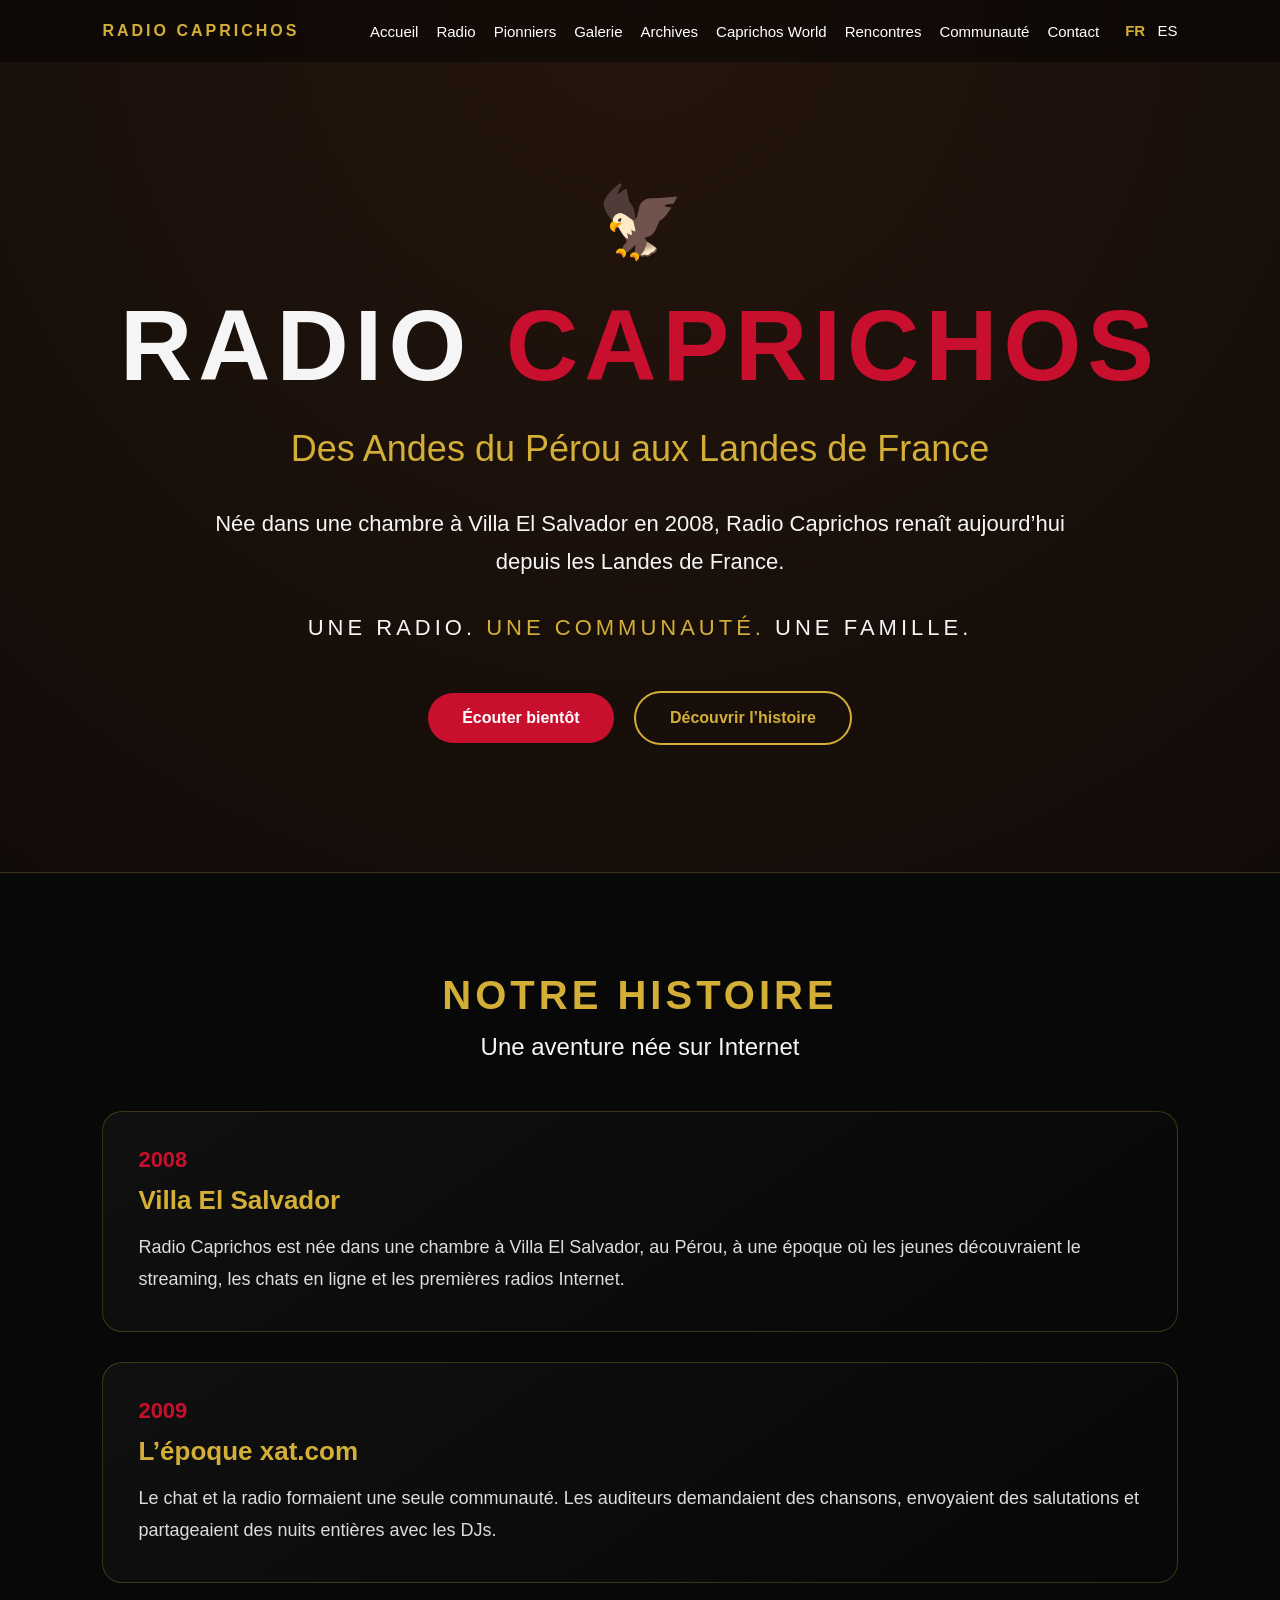
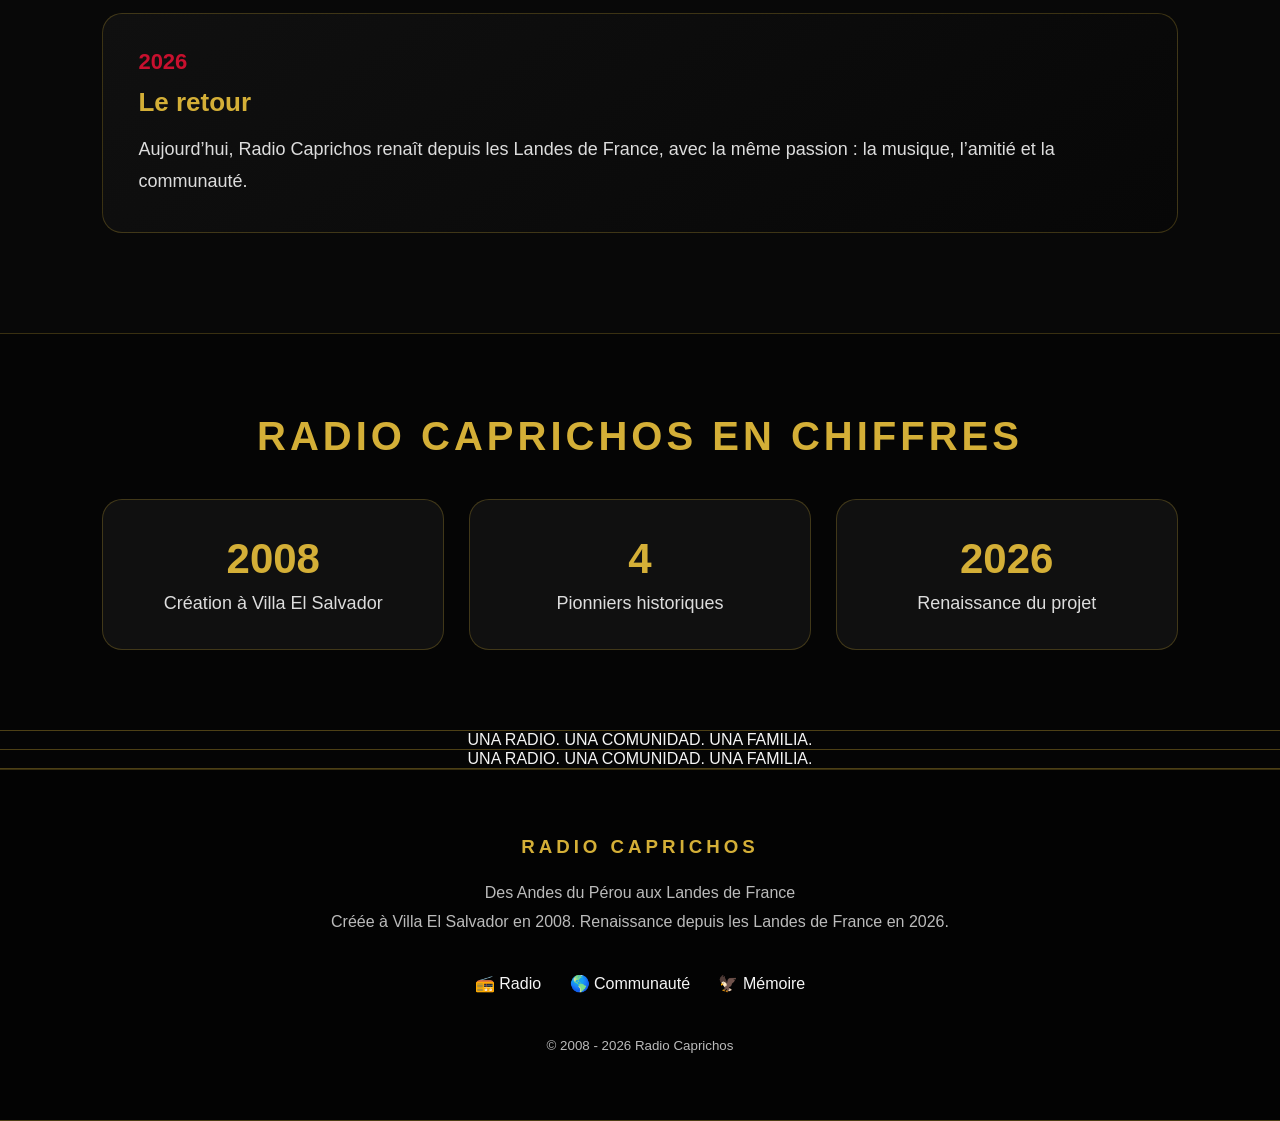
==== commit 7a1291c3: "Update index.html" ====
--- a/index.html
+++ b/index.html
@@ -124,8 +124,15 @@
     <span class="rojo">UNA RADIO.</span>
     <span>UNA COMUNIDAD.</span>
     <span class="azul">UNA FAMILIA.</span>
+
+    
 <div class="banda-caprichos">
-  <img src="assets/images/banda-caprichos.svg" alt="Banda Caprichos">
+  <div class="banda-texto">
+    <span class="rojo">UNA RADIO.</span>
+    <span>UNA COMUNIDAD.</span>
+    <span class="azul">UNA FAMILIA.</span>
+  </div>
+  <div class="banda-decoracion"></div>
 </div>
 
 <footer>
--- a/style.css
+++ b/style.css
@@ -275,7 +275,7 @@
 }
 
 /* ===================================== */
-/* BANDA CAPRICHOS - VERSION FINAL */
+/* BANDA CAPRICHOS SVG */
 /* ===================================== */
 
 .banda-caprichos{
@@ -283,58 +283,13 @@
   background:#050505;
   border-top:1px solid rgba(212,175,55,.35);
   border-bottom:1px solid rgba(212,175,55,.35);
+  padding:0;
   margin:0;
-  padding:0;
   overflow:hidden;
 }
 
-.banda-texto{
+.banda-caprichos img{
   width:100%;
-  min-height:48px;
-  display:flex;
-  justify-content:center;
-  align-items:center;
-  gap:34px;
-  background:#050505;
-  color:#ffffff;
-  font-weight:bold;
-  font-size:18px;
-  letter-spacing:5px;
-  text-transform:uppercase;
-  border-bottom:1px solid rgba(212,175,55,.35);
-}
-
-.banda-texto .rojo{
-  color:#ff1e1e;
-}
-
-.banda-texto .azul{
-  color:#0077c8;
-}
-
-.banda-decoracion{
-  width:100%;
-  height:54px;
-  border-bottom:1px solid rgba(212,175,55,.35);
-
-  background:
-    url("assets/images/banda-caprichos.svg") center center / cover no-repeat;
-}
-
-/* MOBILE */
-
-@media(max-width:768px){
-
-  .banda-texto{
-    flex-direction:column;
-    gap:6px;
-    font-size:13px;
-    letter-spacing:4px;
-    padding:12px 0;
-  }
-
-  .banda-decoracion{
-    height:42px;
-  }
-
-}
+  height:auto;
+  display:block;
+}
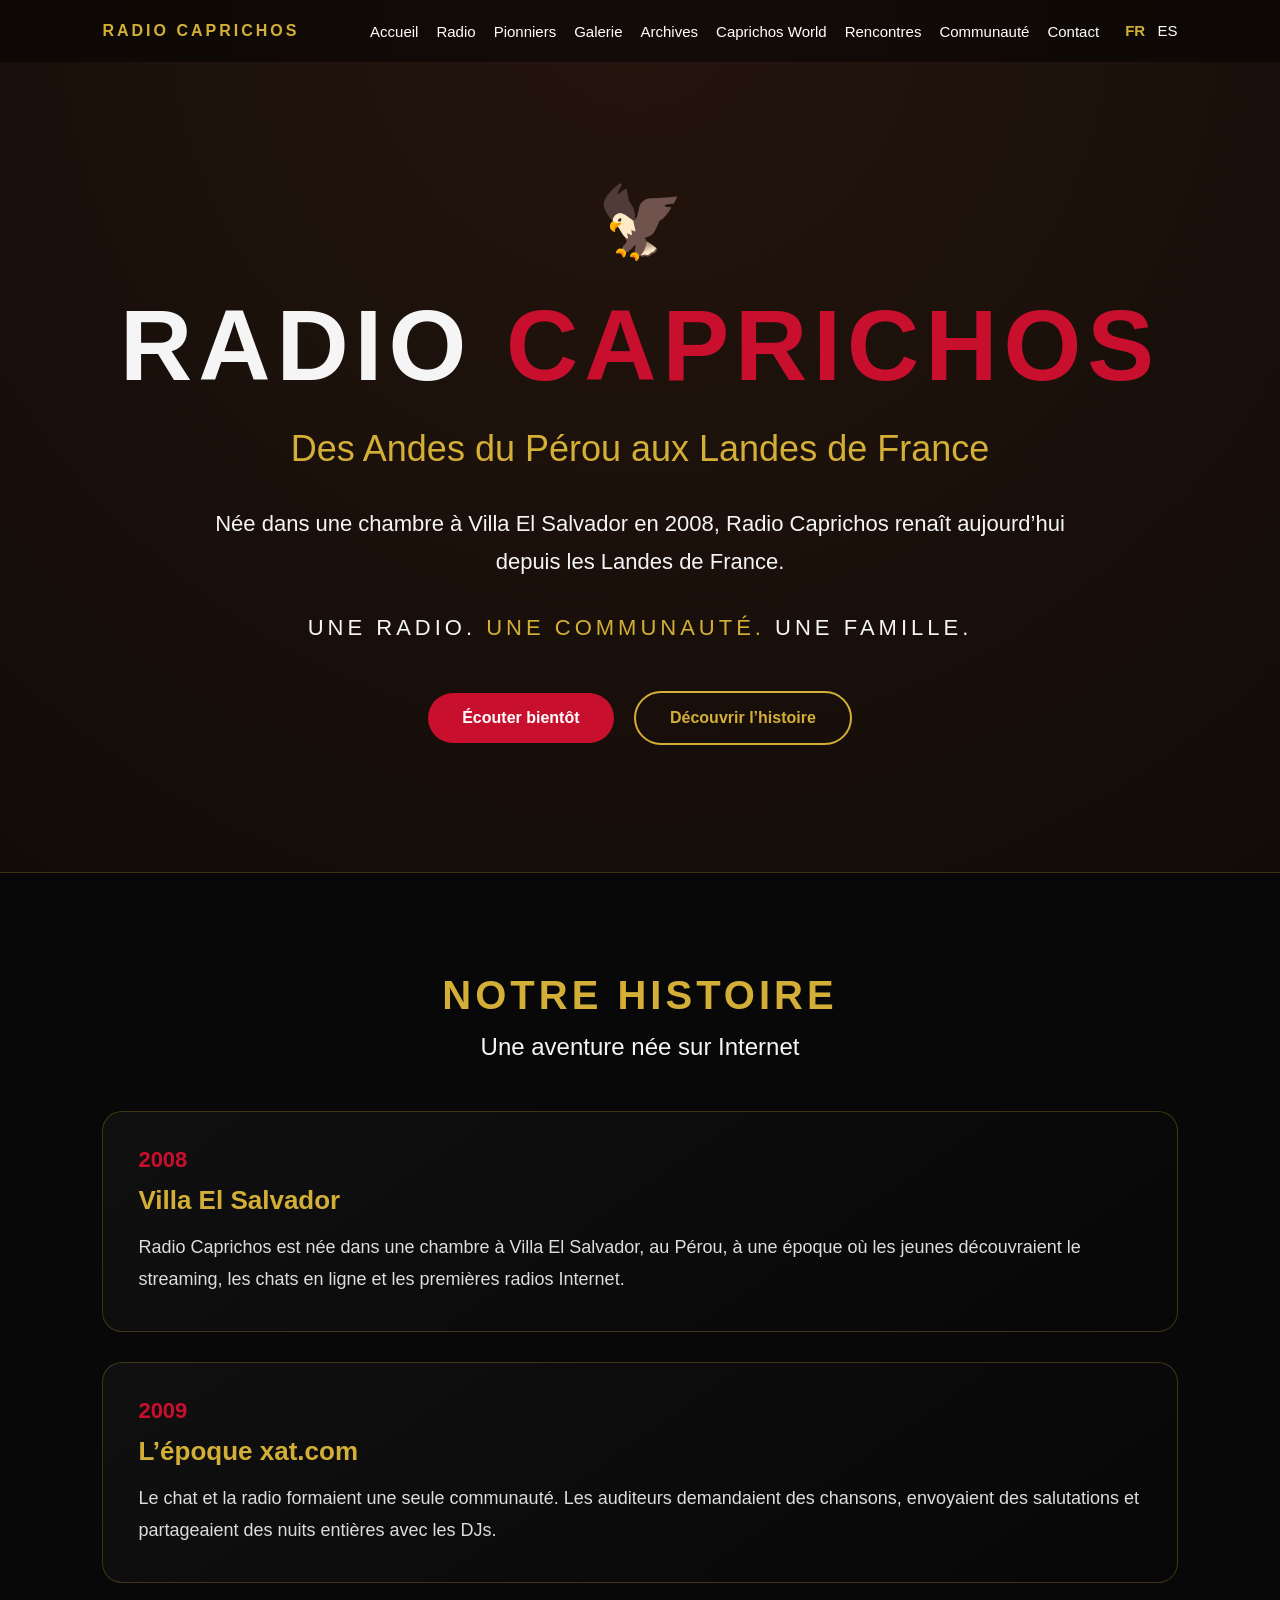
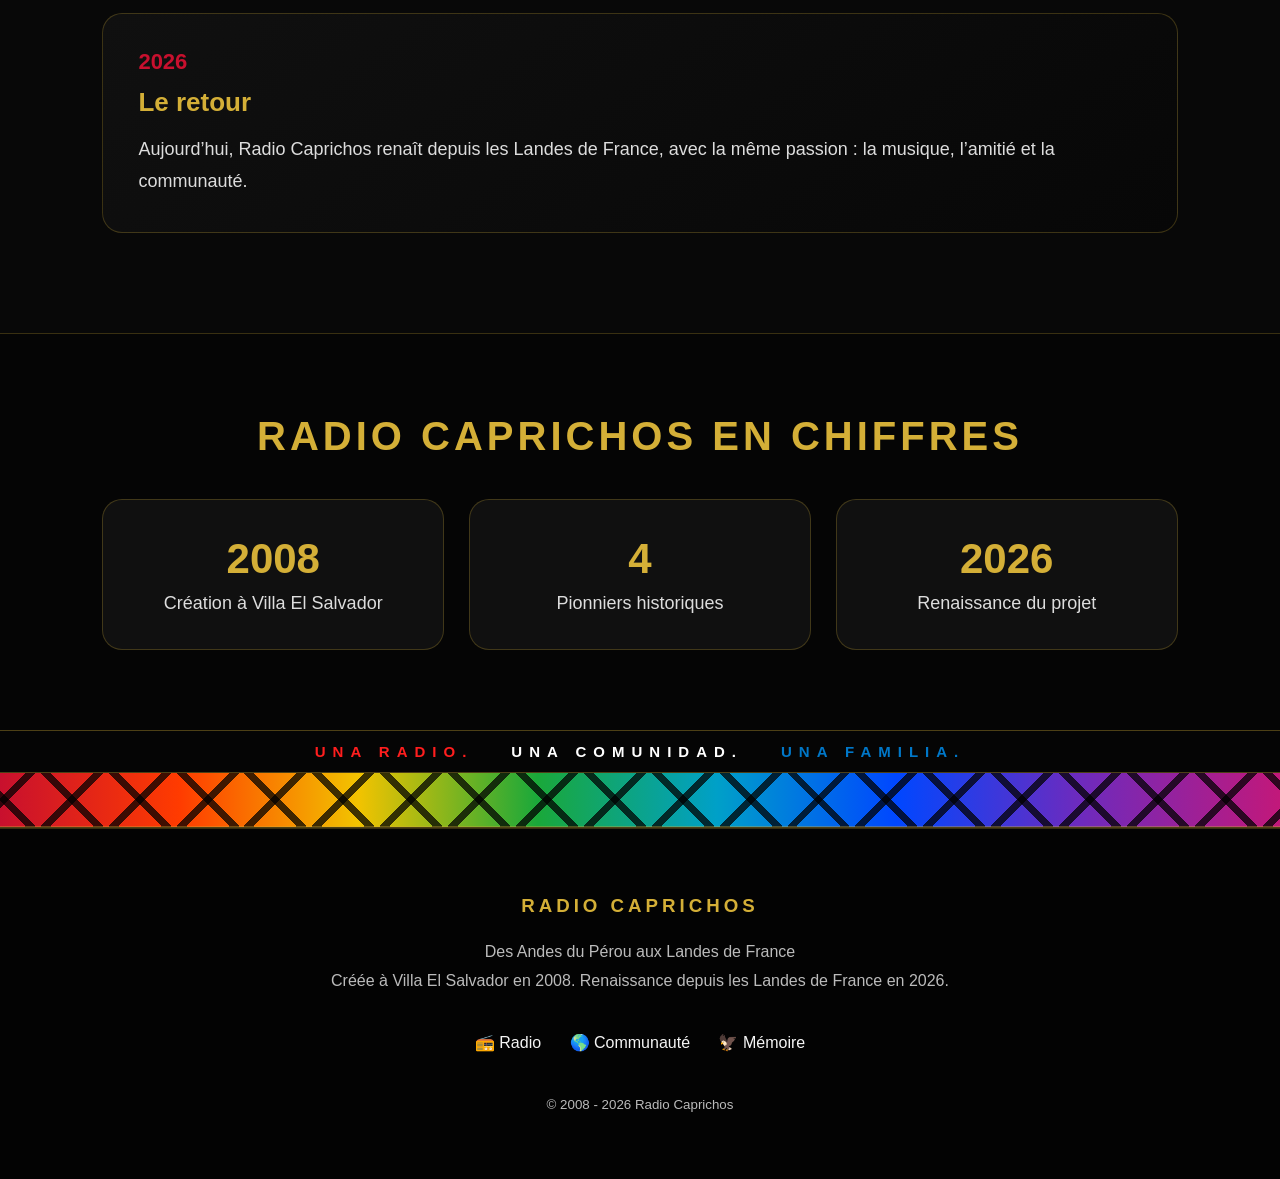
==== commit ace79baf: "Update index.html" ====
--- a/index.html
+++ b/index.html
@@ -119,14 +119,8 @@
 
   </div>
 </section>
-<div class="banda-caprichos">
-  <div class="banda-texto">
-    <span class="rojo">UNA RADIO.</span>
-    <span>UNA COMUNIDAD.</span>
-    <span class="azul">UNA FAMILIA.</span>
-
-    
-<div class="banda-caprichos">
+
+  <div class="banda-caprichos">
   <div class="banda-texto">
     <span class="rojo">UNA RADIO.</span>
     <span>UNA COMUNIDAD.</span>
--- a/style.css
+++ b/style.css
@@ -275,7 +275,7 @@
 }
 
 /* ===================================== */
-/* BANDA CAPRICHOS SVG */
+/* BANDA CAPRICHOS - CSS LIMPIO */
 /* ===================================== */
 
 .banda-caprichos{
@@ -283,13 +283,77 @@
   background:#050505;
   border-top:1px solid rgba(212,175,55,.35);
   border-bottom:1px solid rgba(212,175,55,.35);
+  margin:0;
   padding:0;
-  margin:0;
   overflow:hidden;
 }
 
-.banda-caprichos img{
+.banda-texto{
   width:100%;
-  height:auto;
-  display:block;
-}
+  min-height:42px;
+  display:flex;
+  justify-content:center;
+  align-items:center;
+  gap:38px;
+  color:#ffffff;
+  font-weight:bold;
+  font-size:15px;
+  letter-spacing:7px;
+  text-transform:uppercase;
+  border-bottom:1px solid rgba(212,175,55,.35);
+}
+
+.banda-texto .rojo{
+  color:#ff1e1e;
+}
+
+.banda-texto .azul{
+  color:#0077c8;
+}
+
+.banda-decoracion{
+  width:100%;
+  height:54px;
+  border-bottom:1px solid rgba(212,175,55,.35);
+  background:
+    repeating-linear-gradient(
+      135deg,
+      transparent 0 18px,
+      rgba(0,0,0,.75) 18px 25px,
+      transparent 25px 48px
+    ),
+    repeating-linear-gradient(
+      45deg,
+      transparent 0 18px,
+      rgba(0,0,0,.75) 18px 25px,
+      transparent 25px 48px
+    ),
+    linear-gradient(
+      90deg,
+      #c8102e 0%,
+      #ff3b00 14%,
+      #f2c300 28%,
+      #1aa83a 42%,
+      #00a0c8 56%,
+      #0047ff 70%,
+      #6b2bbf 84%,
+      #c2187a 100%
+    );
+}
+
+/* MOBILE */
+
+@media(max-width:768px){
+  .banda-texto{
+    flex-direction:column;
+    gap:6px;
+    min-height:auto;
+    padding:12px 0;
+    font-size:13px;
+    letter-spacing:4px;
+  }
+
+  .banda-decoracion{
+    height:42px;
+  }
+}
